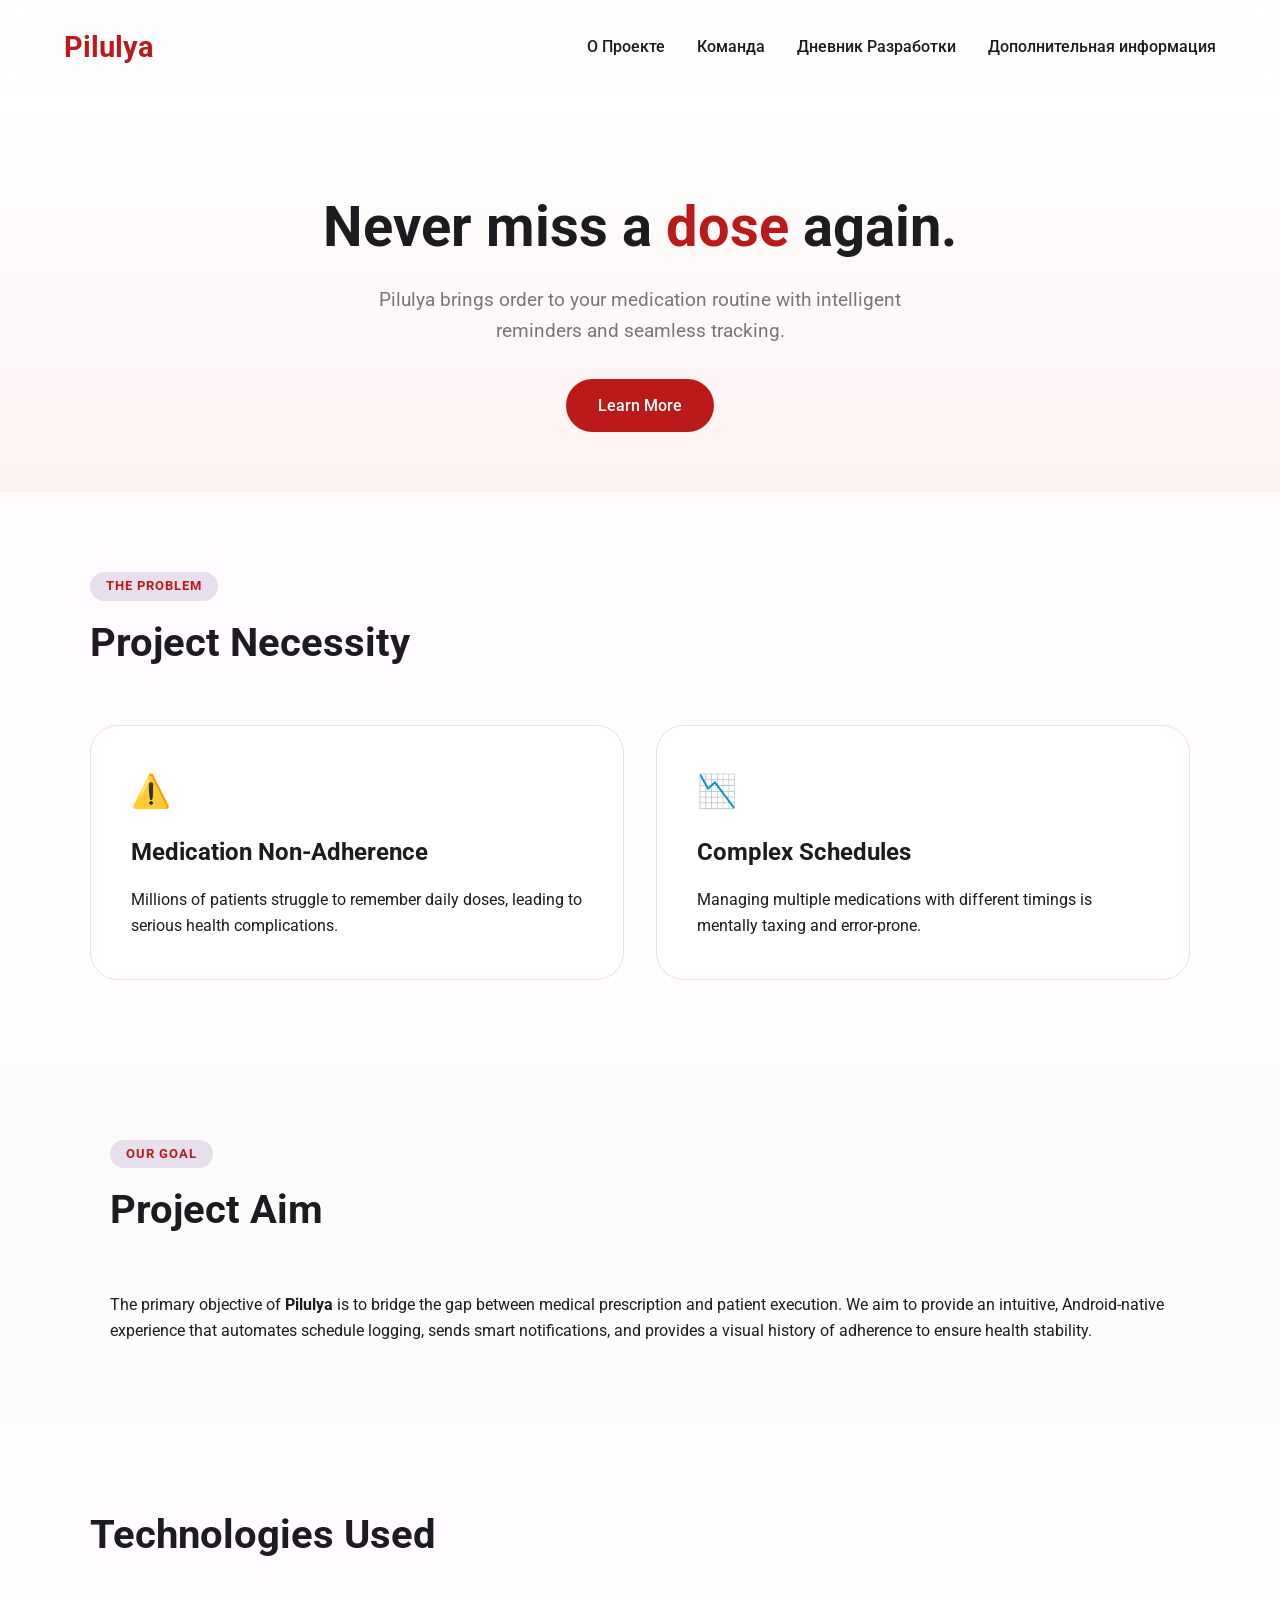
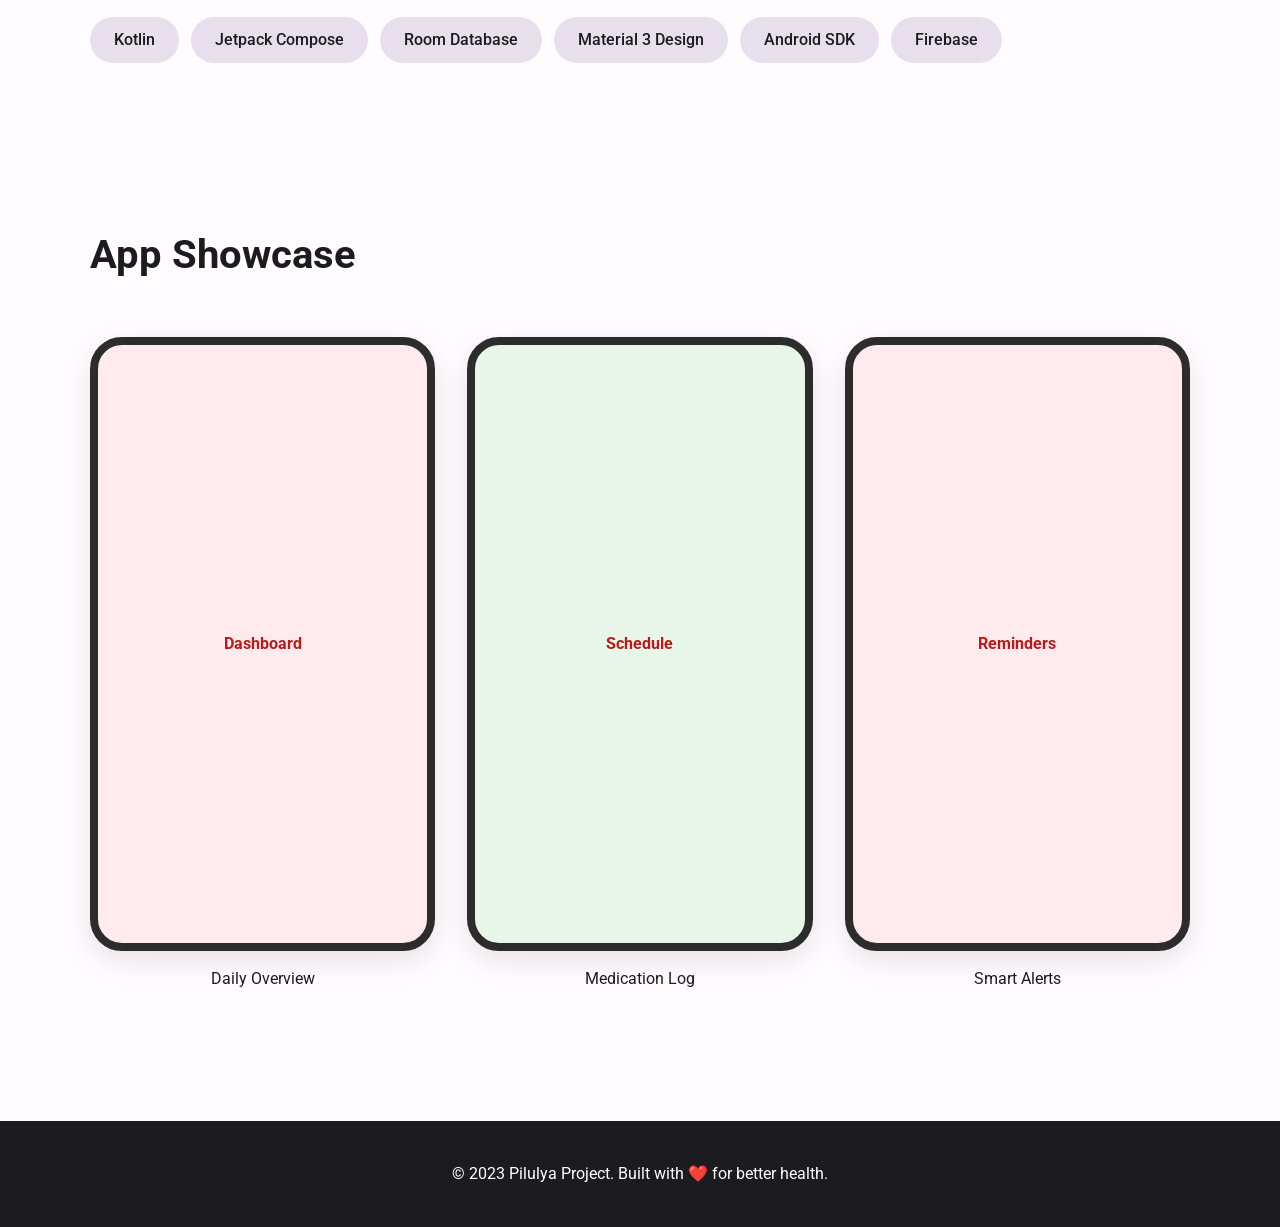
==== site/index.html @ 0bb1e834 "Переместил файлы сайта в папку site" ====
<!DOCTYPE html>
<html lang="en">
<head>
    <meta charset="UTF-8">
    <meta name="viewport" content="width=device-width, initial-scale=1.0">
    <title>Pilulya | Smart Pill Tracking</title>
    <link rel="stylesheet" href="style.css">
    <!-- Google Fonts: Roboto for Material Design -->
    <link href="https://fonts.googleapis.com/css2?family=Roboto:wght@300;400;500;700&display=swap" rel="stylesheet">
</head>
<body>

    <!-- Navigation -->
    <nav class="navbar">
        <div class="logo">Pilulya</div>
        <ul class="nav-links">
            <li><a href="/about.html">О Проекте</a></li>
            <li><a href="/team.html">Команда</a></li>
            <li><a href="/journal.html">Дневник Разработки</a></li>
            <li><a href="/resources.html">Дополнительная информация</a></li>
        </ul>
    </nav>

    <!-- Hero Section -->
    <header class="hero">
        <div class="hero-content">
            <h1>Never miss a <span class="text-red">dose</span> again.</h1>
            <p>Pilulya brings order to your medication routine with intelligent reminders and seamless tracking.</p>
            <a href="#aim" class="btn-primary">Learn More</a>
        </div>
    </header>

    <!-- Project Necessity Section -->
    <section id="necessity" class="container section">
        <div class="section-header">
            <span class="badge">The Problem</span>
            <h2>Project Necessity</h2>
        </div>
        <div class="card-grid">
            <div class="card">
                <div class="icon icon-red">⚠️</div>
                <h3>Medication Non-Adherence</h3>
                <p>Millions of patients struggle to remember daily doses, leading to serious health complications.</p>
            </div>
            <div class="card">
                <div class="icon icon-red">📉</div>
                <h3>Complex Schedules</h3>
                <p>Managing multiple medications with different timings is mentally taxing and error-prone.</p>
            </div>
        </div>
    </section>

    <!-- Project Aim Section -->
    <section id="aim" class="section bg-alt">
        <div class="container">
            <div class="section-header">
                <span class="badge">Our Goal</span>
                <h2>Project Aim</h2>
            </div>
            <div class="aim-content">
                <p>The primary objective of <strong>Pilulya</strong> is to bridge the gap between medical prescription and patient execution. We aim to provide an intuitive, Android-native experience that automates schedule logging, sends smart notifications, and provides a visual history of adherence to ensure health stability.</p>
            </div>
        </div>
    </section>

    <!-- Tech Stack Section -->
    <section id="tech" class="container section">
        <div class="section-header">
            <h2>Technologies Used</h2>
        </div>
        <div class="tech-grid">
            <div class="tech-item">Kotlin</div>
            <div class="tech-item">Jetpack Compose</div>
            <div class="tech-item">Room Database</div>
            <div class="tech-item">Material 3 Design</div>
            <div class="tech-item">Android SDK</div>
            <div class="tech-item">Firebase</div>
        </div>
    </section>

    <!-- Screenshots Section -->
    <section id="screenshots" class="container section">
        <div class="section-header">
            <h2>App Showcase</h2>
        </div>
        <div class="screenshot-slider">
            <!-- Placeholder for your actual app screenshots -->
            <div class="mockup-card">
                <div class="mockup-img" style="background: #ffebee;">Dashboard</div>
                <p>Daily Overview</p>
            </div>
            <div class="mockup-card">
                <div class="mockup-img" style="background: #e8f5e9;">Schedule</div>
                <p>Medication Log</p>
            </div>
            <div class="mockup-card">
                <div class="mockup-img" style="background: #ffebee;">Reminders</div>
                <p>Smart Alerts</p>
            </div>
        </div>
    </section>

    <footer>
        <p>&copy; 2023 Pilulya Project. Built with ❤️ for better health.</p>
    </footer>

</body>
</html>
---- site/style.css ----
/* Material 3 Color Palette & Variables */
:root {
    --md-sys-color-primary: #ba1a1a; /* Deep Red */
    --md-sys-color-on-primary: #ffffff;
    --md-sys-color-secondary: #2e7d32; /* Forest Green */
    --md-sys-color-on-secondary: #ffffff;
    --md-sys-color-surface: #fffbff;
    --md-sys-color-surface-variant: #e7e0ec;
    --md-sys-color-on-surface: #1c1b1f;
    --md-sys-color-outline: #79747e;
    --md-sys-color-error: #ba1a1a;
    --md-sys-color-success: #4caf50;

    --transition: all 0.3s cubic-bezier(0.4, 0, 0.2, 1);
}

* {
    margin: 0;
    padding: 0;
    box-sizing: border-box;

}

html {
    scroll-behavior: smooth;
}

body {
    font-family: 'Roboto', sans-serif;
    background-color: var(--md-sys-color-surface);
    color: var(--md-sys-color-on-surface);
    line-height: 1.6;
}

.container {
    max-width: 1100px;
    margin: 0 auto;
    padding: 0 20px;
}

/* Typography */
h1 { font-size: 3.5rem; line-height: 1.2; margin-bottom: 1.5rem; }
h2 { font-size: 2.5rem; color: var(--md-sys-color-on-surface); }
h3 { font-size: 1.5rem; margin-bottom: 1rem; }
.text-red { color: var(--md-sys-color-primary); }

/* Navbar */
.navbar {
    display: flex;
    justify-content: space-between;
    align-items: center;
    padding: 1.5rem 5%;
    position: sticky;
    top: 0;
    background: rgba(255, 255, 255, 0.8);
    backdrop-filter: blur(10px);
    z-index: 1000;
}

.logo {
    font-size: 1.8rem;
    font-weight: 700;
    color: var(--md-sys-color-primary);
}

.nav-links {
    display: flex;
    list-style: none;
    gap: 2rem;
}

.nav-links a {
    text-decoration: none;
    color: var(--md-sys-color-on-surface);
    font-weight: 500;
    transition: var(--transition);
}

.nav-links a:hover {
    color: var(--md-sys-color-secondary);
}

/* Hero Section */
.hero {
    padding: 100px 5% 60px;
    text-align: center;
    background: linear-gradient(180deg, #fff 0%, #fdf2f2 100%);
}

.hero p {
    font-size: 1.2rem;
    max-width: 600px;
    margin: 0 auto 2rem;
    color: var(--md-sys-color-outline);
}

/* Buttons */
.btn-primary {
    background-color: var(--md-sys-color-primary);
    color: white;
    padding: 14px 32px;
    border-radius: 50px; /* M3 Rounded Pill Shape */
    text-decoration: none;
    font-weight: 500;
    display: inline-block;
    transition: var(--transition);
}

.btn-primary:hover {
    transform: translateY(-2px);
    box-shadow: 0 4px 12px rgba(186, 26, 26, 0.3);
}

/* Section Styles */
.section {
    padding: 80px 0;
}

.bg-alt {
    background-color: #fdfcfc;
}

.section-header {
    margin-bottom: 50px;
}

.badge {
    display: inline-block;
    padding: 4px 16px;
    border-radius: 20px;
    background-color: var(--md-sys-color-surface-variant);
    color: var(--md-sys-color-primary);
    font-size: 0.8rem;
    text-transform: uppercase;
    letter-spacing: 1px;
    font-weight: 700;
    margin-bottom: 10px;
}

/* Cards */
.card-grid {
    display: grid;
    grid-template-columns: repeat(auto-fit, minmax(300px, 1fr));
    gap: 2rem;
}

.card {
    background: white;
    padding: 40px;
    border-radius: 28px; /* M3 Large Corner Radius */
    border: 1px solid var(--md-sys-color-surface-variant);
    transition: var(--transition);
}

.card:hover {
    border-color: var(--md-sys-color-secondary);
    transform: translateY(-5px);
}

.icon {
    font-size: 2rem;
    margin-bottom: 1rem;
}

/* Tech Stack */
.tech-grid {
    display: flex;
    flex-wrap: wrap;
    gap: 12px;
}

.tech-item {
    background: var(--md-sys-color-surface-variant);
    padding: 10px 24px;
    border-radius: 50px;
    font-weight: 500;
    color: var(--md-sys-color-on-surface);
}

/* Screenshot Mockups */
.screenshot-slider {
    display: grid;
    grid-template-columns: repeat(auto-fit, minmax(250px, 1fr));
    gap: 2rem;
}

.mockup-card {
    text-align: center;
}

.mockup-img {
    width: 100%;
    aspect-ratio: 9/16;
    border-radius: 32px;
    margin-bottom: 15px;
    display: flex;
    align-items: center;
    justify-content: center;
    font-weight: bold;
    color: var(--md-sys-color-primary);
    border: 8px solid #2c2c2c; /* Phone Frame Effect */
    box-shadow: 0 10px 30px rgba(0,0,0,0.1);
}

/* Footer */
footer {
    text-align: center;
    padding: 40px;
    background: var(--md-sys-color-on-surface);
    color: white;
    margin-top: 50px;
}

/* Responsive Mobile Adjustments */
@media (max-width: 768px) {
    h1 { font-size: 2.5rem; }
    .nav-links { display: none; } /* For simplicity in this demo */
}

/* --- Additional Styles for About Page --- */

.about-hero {
    padding: 80px 5%;
    text-align: center;
    background: var(--md-sys-color-surface-variant);
}

.about-hero h1 {
    font-size: 3rem;
    margin-bottom: 10px;
}

/* Layout Helpers */
.grid-2 {
    display: grid;
    grid-template-columns: repeat(auto-fit, minmax(450px, 1fr));
    gap: 2rem;
    margin-bottom: 2rem;
}

.full-width {
    grid-column: 1 / -1;
}

/* Comparison Table */
.comparison-table {
    overflow-x: auto;
    margin-top: 20px;
}

table {
    width: 100%;
    border-collapse: collapse;
    margin-top: 1rem;
}

th, td {
    text-align: left;
    padding: 15px;
    border-bottom: 1px solid var(--md-sys-color-surface-variant);
}

th {
    background-color: var(--md-sys-color-surface-variant);
    color: var(--md-sys-color-primary);
}

/* SWOT Analysis */
.swot-grid {
    display: grid;
    grid-template-columns: 1fr 1fr;
    gap: 10px;
    margin-top: 20px;
}

.swot-item {
    padding: 15px;
    border-radius: 12px;
    font-size: 0.9rem;
}
.s { background: #e8f5e9; color: #2e7d32; } /* Green */
.w { background: #ffebee; color: #c62828; } /* Red */
.o { background: #e3f2fd; color: #1565c0; } /* Blue */
.t { background: #fff3e0; color: #ef6c00; } /* Orange */

/* Timeline Styles */
.timeline {
    position: relative;
    padding: 20px 0;
}

.timeline::before {
    content: '';
    position: absolute;
    left: 20px;
    height: 100%;
    width: 4px;
    background: var(--md-sys-color-surface-variant);
}

.timeline-item {
    margin-left: 50px;
    margin-bottom: 40px;
    position: relative;
}

.timeline-item::before {
    content: '';
    position: absolute;
    left: -38px;
    top: 10px;
    width: 20px;
    height: 20px;
    border-radius: 50%;
    background: var(--md-sys-color-primary);
    border: 4px solid white;
}

/* Image Placeholders */
.image-placeholder {
    width: 100%;
    height: 250px;
    background: #f0f0f0;
    border: 2px dashed var(--md-sys-color-outline);
    border-radius: 20px;
    display: flex;
    align-items: center;
    justify-content: center;
    margin-top: 15px;
    color: var(--md-sys-color-outline);
    font-weight: 500;
}

/* Economic Section */
.cost-list {
    list-style: none;
}

.cost-list li {
    display: flex;
    justify-content: space-between;
    padding: 10px 0;
    border-bottom: 1px solid var(--md-sys-color-surface-variant);
}

.progress-bar {
    background: var(--md-sys-color-surface-variant);
    height: 25px;
    border-radius: 50px;
    margin-top: 20px;
    overflow: hidden;
}

.progress-fill {
    background: var(--md-sys-color-secondary);
    height: 100%;
    display: flex;
    align-items: center;
    padding-left: 15px;
    color: white;
    font-size: 0.8rem;
    font-weight: bold;
}

/* Responsive Fixes */
@media (max-width: 600px) {
    .grid-2 { grid-template-columns: 1fr; }
}

/* --- Team Page Specific Styles --- */

.team-grid {
    display: grid;
    grid-template-columns: repeat(auto-fit, minmax(300px, 1fr));
    gap: 2.5rem;
    justify-content: center;
}

.team-card {
    background: white;
    border-radius: 32px; /* M3 Large Radius */
    padding: 40px 20px;
    text-align: center;
    border: 1px solid var(--md-sys-color-surface-variant);
    transition: var-transition;
}

.team-card:hover {
    transform: translateY(-10px);
    box-shadow: 0 12px 24px rgba(0,0,0,0.05);
}

.member-avatar {
    width: 100px;
    height: 100px;
    margin: 0 auto 20px;
    border-radius: 50%;
    display: flex;
    align-items: center;
    justify-content: center;
    font-weight: 700;
    font-size: 1.5rem;
    color: white;
}

.member-info h3 {
    margin-bottom: 5px;
    font-size: 1.4rem;
}

.member-info p {
    font-size: 0.95rem;
    color: var(--md-sys-color-outline);
    margin-bottom: 20px;
    min-height: 45px; /* Keeps cards aligned */
}

/* Role Badges */
.role-badge {
    display: inline-block;
    padding: 6px 16px;
    border-radius: 50px;
    font-size: 0.75rem;
    text-transform: uppercase;
    font-weight: 700;
    letter-spacing: 0.5px;
    margin-bottom: 15px;
}

/* Role Specific Colors */
.role-lead { background: #ffebee; color: var(--md-sys-color-primary); }
.role-tech { background: #e8f5e9; color: var(--md-sys-color-secondary); }
.role-design { background: #f3e5f5; color: #7b1fa2; }
.role-finance { background: #fff8e1; color: #ff8f00; }

.social-links {
    font-size: 0.85rem;
}

.social-links a {
    text-decoration: none;
    color: var(--md-sys-color-primary);
    font-weight: 500;
}

.active {
    border-bottom: 2px solid var(--md-sys-color-primary);
}

/* --- Journal Page Specific Styles --- */

.journal-feed {
    display: flex;
    flex-direction: column;
    gap: 2rem;
    max-width: 800px; /* Keeps the reading line comfortable for eyes */
    margin: 0 auto;
}

.journal-post {
    background: white;
    border-radius: 28px;
    padding: 40px;
    border: 1px solid var(--md-sys-color-surface-variant);
    display: flex;
    flex-direction: column;
    gap: 15px;
    transition: var(--transition);
}

.journal-post:hover {
    border-color: var(--md-sys-color-secondary);
    box-shadow: 0 8px 24px rgba(0,0,0,0.05);
}

.post-date {
    font-size: 0.85rem;
    font-weight: 700;
    color: var(--md-sys-color-outline);
    text-transform: uppercase;
    letter-spacing: 1px;
}

.post-content h2 {
    font-size: 1.8rem;
    margin-bottom: 15px;
    line-height: 1.3;
}

.post-content p {
    color: var(--md-sys-color-on-surface);
    font-size: 1.1rem;
    margin-bottom: 20px;
}

/* Tags/Badges for Posts */
.tag {
    display: inline-block;
    padding: 4px 12px;
    border-radius: 8px;
    font-size: 0.75rem;
    font-weight: 700;
    text-transform: uppercase;
    margin-bottom: 10px;
}

.tag-design { background: #f3e5f5; color: #7b1fa2; }
.tag-tech { background: #e8f5e9; color: #2e7d32; }
.tag-launch { background: #ffebee; color: #c62828; }

/* Text Button Style */
.btn-text {
    text-decoration: none;
    color: var(--md-sys-color-primary);
    font-weight: 700;
    font-size: 1rem;
}

.btn-text:hover {
    text-decoration: underline;
}

/* Active Link in Nav */
.nav-links a.active {
    color: var(--md-sys-color-primary);
    border-bottom: 2px solid var(--md-sys-color-primary);
}

/* --- Resources Page Specific Styles --- */

/* Diagram Placeholder Styling */
/* Diagram Placeholder Styling */
.diagram-placeholder {
    width: 100%;
    aspect-ratio: 16/9; /* Maintains a cinematic widescreen shape */
    background: var(--md-sys-color-surface-variant);
    border: 2px dashed var(--md-sys-color-outline);
    border-radius: 24px;
    margin: 30px 0;
    display: flex;
    flex-direction: column;
    align-items: center;
    justify-content: center;
    text-align: center;
    padding: 20px;
}

.icon-box {
    font-size: 3rem; /* Large emoji/icon size */
    margin-bottom: 10px;
}


.stats-row {
    display: grid;
    grid-template-columns: repeat(auto-fit, minmax(150px, 1fr));
    gap: 20px;
    margin-top: 30px;
    padding-top: 30px;
    border-top: 1px solid var(--md-sys-color-surface-variant);
}

.stat-item {
    text-align: center;
}

.stat-item strong {
    font-size: 1.5rem;
    color: var(--md-sys-color-primary);
}

/* Resource Link List */
.resource-links-section {
    margin-top: 60px;
}

.link-list {
    display: flex;
    flex-direction: column;
    gap: 15px;
}

.resource-link {
    display: flex;
    align-items: center;
    padding: 25px;
    background: white;
    text-decoration: none;
    border-radius: 24px;
    border: 1px solid var(--md-sys-color-surface-variant);
    transition: var(--transition);
}

.resource-link:hover {
    border-color: var(--md-sys-color-secondary);
    transform: translateX(10px);
    background-color: #f9fff9; /* Very subtle green tint */
}

.link-icon {
    font-size: 1.5rem;
    margin-right: 20px;
}

.link-text {
    flex-grow: 1;
}

.link-text h3 {
    font-size: 1.2rem;
    color: var(--md-sys-color-on-surface);
    margin-bottom: 5px;
}

.link-text p {
    font-size: 0.9rem;
    color: var(--md-sys-color-outline);
    margin: 0;
}

.arrow {
    font-size: 1.2rem;
    color: var(--md-sys-color-secondary);
    opacity: 0;
    transition: var(--transition);
}

.resource-link:hover .arrow {
    opacity: 1;
}

@media (max-width: 768px) {
    .resource-link {
        flex-direction: column;
        align-items: flex-start;
    }
    .arrow {
        display: none; /* Hide arrow on mobile to save space */
    }
    .link-icon {
        margin-bottom: 15px;
    }
}
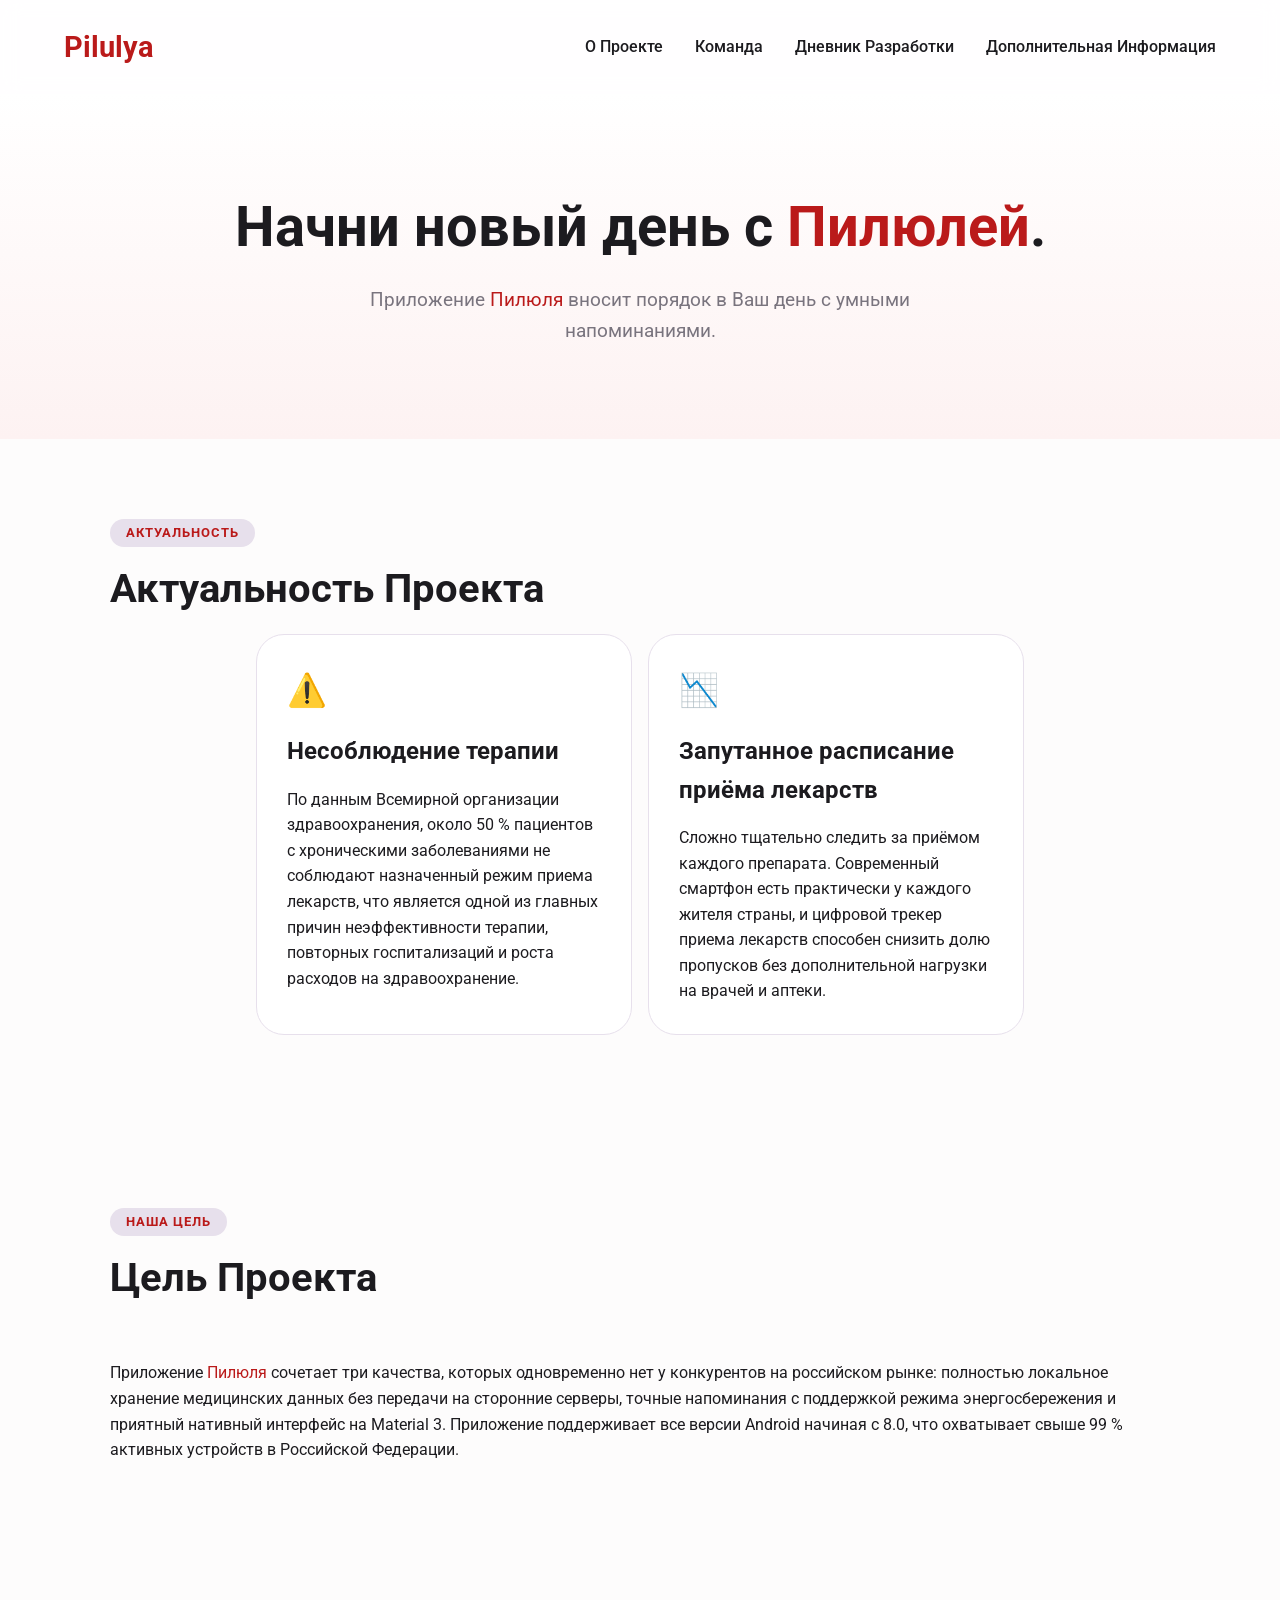
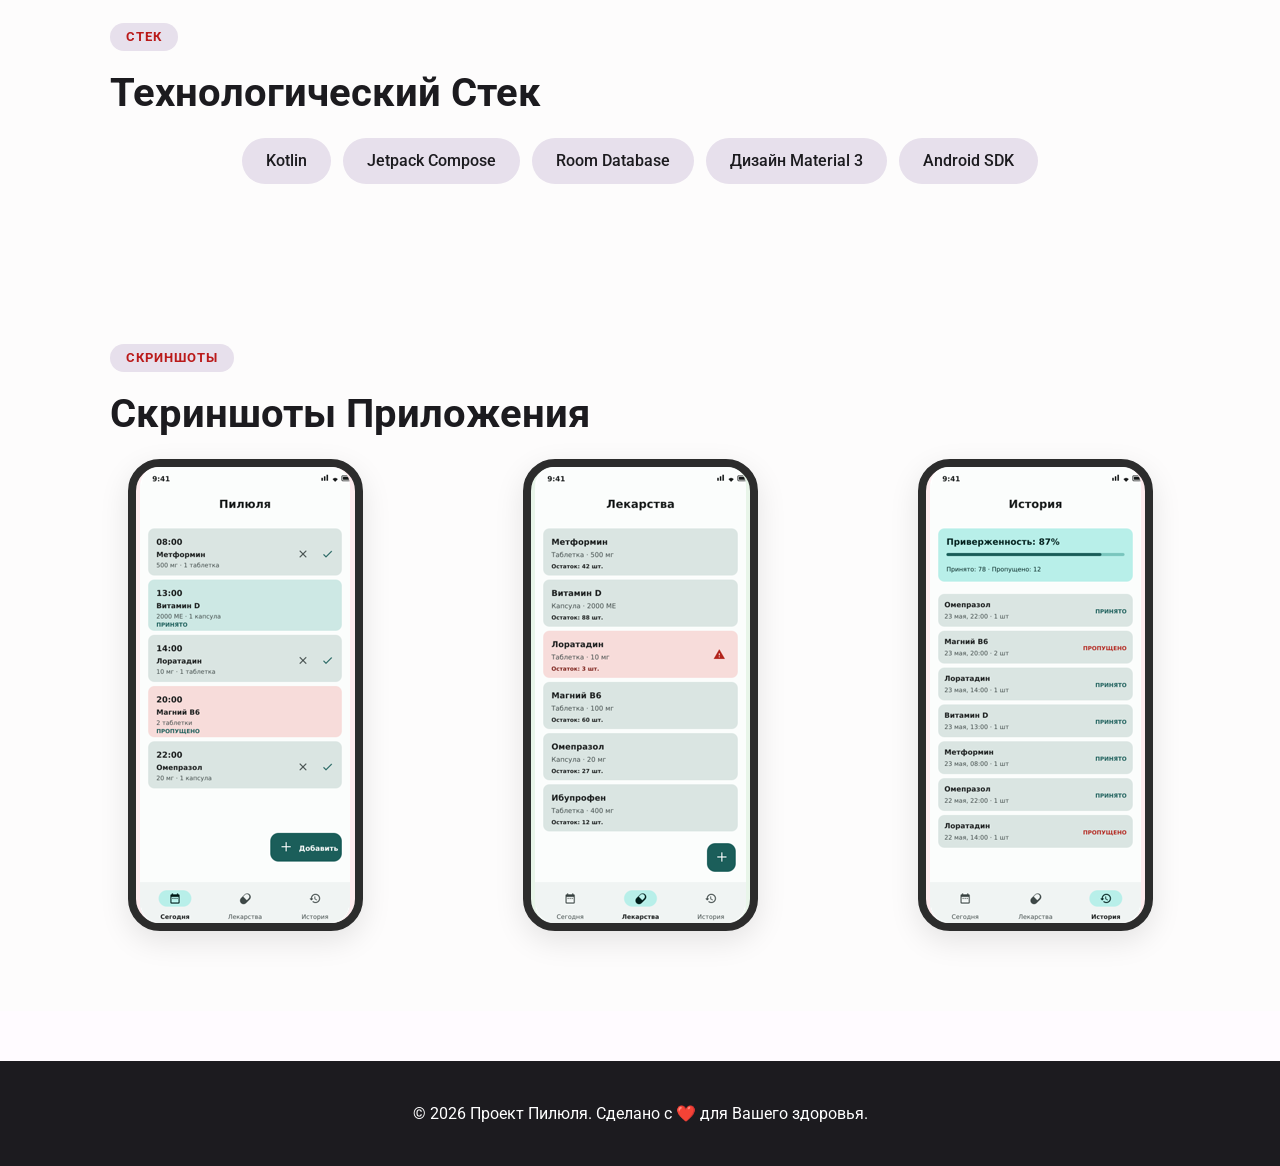
==== commit b6ae989c: "поправил css и наполнение лендинга" ====
--- a/site/index.html
+++ b/site/index.html
@@ -3,105 +3,93 @@
 <head>
     <meta charset="UTF-8">
     <meta name="viewport" content="width=device-width, initial-scale=1.0">
-    <title>Pilulya | Smart Pill Tracking</title>
-    <link rel="stylesheet" href="style.css">
-    <!-- Google Fonts: Roboto for Material Design -->
+    <title>Pilulya | Pill Tracking App</title>
+    <link rel="stylesheet" href="style.css">    
     <link href="https://fonts.googleapis.com/css2?family=Roboto:wght@300;400;500;700&display=swap" rel="stylesheet">
 </head>
 <body>
-
-    <!-- Navigation -->
     <nav class="navbar">
         <div class="logo">Pilulya</div>
         <ul class="nav-links">
             <li><a href="/about.html">О Проекте</a></li>
             <li><a href="/team.html">Команда</a></li>
             <li><a href="/journal.html">Дневник Разработки</a></li>
-            <li><a href="/resources.html">Дополнительная информация</a></li>
+            <li><a href="/resources.html">Дополнительная Информация</a></li>
         </ul>
     </nav>
 
-    <!-- Hero Section -->
     <header class="hero">
         <div class="hero-content">
-            <h1>Never miss a <span class="text-red">dose</span> again.</h1>
-            <p>Pilulya brings order to your medication routine with intelligent reminders and seamless tracking.</p>
-            <a href="#aim" class="btn-primary">Learn More</a>
+            <h1>Начни новый день с <span class="text-red">Пилюлей</span>.</h1>
+            <p>Приложение <span class="text-red">Пилюля</span> вносит порядок в Ваш день с умными напоминаниями.</p>            
         </div>
     </header>
 
-    <!-- Project Necessity Section -->
-    <section id="necessity" class="container section">
-        <div class="section-header">
-            <span class="badge">The Problem</span>
-            <h2>Project Necessity</h2>
+    <section id="necessity" class="section bg-alt">
+        <div class="container">
+            <span class="badge">Актуальность</span>
+            <h2>Актуальность Проекта</h2>
         </div>
         <div class="card-grid">
             <div class="card">
                 <div class="icon icon-red">⚠️</div>
-                <h3>Medication Non-Adherence</h3>
-                <p>Millions of patients struggle to remember daily doses, leading to serious health complications.</p>
+                <h3>Несоблюдение терапии</h3>
+                <p>По данным Всемирной организации здравоохранения, около 50 % пациентов с хроническими заболеваниями не соблюдают назначенный режим приема лекарств, что является одной из главных причин неэффективности терапии, повторных госпитализаций и роста расходов на здравоохранение. </p>
             </div>
             <div class="card">
                 <div class="icon icon-red">📉</div>
-                <h3>Complex Schedules</h3>
-                <p>Managing multiple medications with different timings is mentally taxing and error-prone.</p>
+                <h3>Запутанное расписание приёма лекарств</h3>
+                <p>Сложно тщательно следить за приёмом каждого препарата. Современный смартфон есть практически у каждого жителя страны, и цифровой трекер приема лекарств способен снизить долю пропусков без дополнительной нагрузки на врачей и аптеки.</p>
             </div>
         </div>
     </section>
 
-    <!-- Project Aim Section -->
     <section id="aim" class="section bg-alt">
         <div class="container">
             <div class="section-header">
-                <span class="badge">Our Goal</span>
-                <h2>Project Aim</h2>
+                <span class="badge">Наша Цель</span>
+                <h2>Цель Проекта</h2>
             </div>
             <div class="aim-content">
-                <p>The primary objective of <strong>Pilulya</strong> is to bridge the gap between medical prescription and patient execution. We aim to provide an intuitive, Android-native experience that automates schedule logging, sends smart notifications, and provides a visual history of adherence to ensure health stability.</p>
+                <p>Приложение <span class="text-red">Пилюля</span> сочетает три качества, которых одновременно нет у конкурентов на российском рынке: полностью локальное хранение медицинских данных без передачи на сторонние серверы, точные напоминания с поддержкой режима энергосбережения и приятный нативный интерфейс на Material 3. Приложение поддерживает все версии Android начиная с 8.0, что охватывает свыше 99 % активных устройств в Российской Федерации.</p>
             </div>
         </div>
     </section>
 
-    <!-- Tech Stack Section -->
-    <section id="tech" class="container section">
-        <div class="section-header">
-            <h2>Technologies Used</h2>
+    <section id="tech" class="section bg-alt">
+        <div class="container">
+            <span class="badge">Стек</span>
+            <h2>Технологический Стек</h2>
         </div>
         <div class="tech-grid">
             <div class="tech-item">Kotlin</div>
             <div class="tech-item">Jetpack Compose</div>
             <div class="tech-item">Room Database</div>
-            <div class="tech-item">Material 3 Design</div>
+            <div class="tech-item">Дизайн Material 3</div>
             <div class="tech-item">Android SDK</div>
-            <div class="tech-item">Firebase</div>
         </div>
     </section>
 
-    <!-- Screenshots Section -->
-    <section id="screenshots" class="container section">
-        <div class="section-header">
-            <h2>App Showcase</h2>
+    <section id="screenshots" class="section bg-alt">
+        <div class="container">
+            <span class="badge">Скриншоты</span>
+            <h2>Скриншоты Приложения</h2>
         </div>
         <div class="screenshot-slider">
-            <!-- Placeholder for your actual app screenshots -->
             <div class="mockup-card">
-                <div class="mockup-img" style="background: #ffebee;">Dashboard</div>
-                <p>Daily Overview</p>
+                <div class="mockup-img" style="background: #ffebee;"><img src="homescreen1.png" alt="homescreen"; loading="lazy"></div>
             </div>
             <div class="mockup-card">
-                <div class="mockup-img" style="background: #e8f5e9;">Schedule</div>
-                <p>Medication Log</p>
+                <div class="mockup-img" style="background: #e8f5e9;"><img src="meds1.png" alt="meds"; loading="lazy"></div>
             </div>
             <div class="mockup-card">
-                <div class="mockup-img" style="background: #ffebee;">Reminders</div>
-                <p>Smart Alerts</p>
+                <div class="mockup-img" style="background: #ffebee;"><img src="history1.png" alt="history"; loading="lazy"></div>
             </div>
         </div>
     </section>
 
     <footer>
-        <p>&copy; 2023 Pilulya Project. Built with ❤️ for better health.</p>
+        <p>&copy; 2026 Проект Пилюля. Сделано с ❤️ для Вашего здоровья.</p>
     </footer>
 
 </body>
--- a/site/style.css
+++ b/site/style.css
@@ -1,8 +1,8 @@
-/* Material 3 Color Palette & Variables */
+
 :root {
-    --md-sys-color-primary: #ba1a1a; /* Deep Red */
+    --md-sys-color-primary: #ba1a1a; 
     --md-sys-color-on-primary: #ffffff;
-    --md-sys-color-secondary: #2e7d32; /* Forest Green */
+    --md-sys-color-secondary: #2e7d32; 
     --md-sys-color-on-secondary: #ffffff;
     --md-sys-color-surface: #fffbff;
     --md-sys-color-surface-variant: #e7e0ec;
@@ -38,13 +38,13 @@
     padding: 0 20px;
 }
 
-/* Typography */
+
 h1 { font-size: 3.5rem; line-height: 1.2; margin-bottom: 1.5rem; }
 h2 { font-size: 2.5rem; color: var(--md-sys-color-on-surface); }
 h3 { font-size: 1.5rem; margin-bottom: 1rem; }
 .text-red { color: var(--md-sys-color-primary); }
 
-/* Navbar */
+
 .navbar {
     display: flex;
     justify-content: space-between;
@@ -80,7 +80,7 @@
     color: var(--md-sys-color-secondary);
 }
 
-/* Hero Section */
+
 .hero {
     padding: 100px 5% 60px;
     text-align: center;
@@ -94,7 +94,7 @@
     color: var(--md-sys-color-outline);
 }
 
-/* Buttons */
+
 .btn-primary {
     background-color: var(--md-sys-color-primary);
     color: white;
@@ -111,7 +111,7 @@
     box-shadow: 0 4px 12px rgba(186, 26, 26, 0.3);
 }
 
-/* Section Styles */
+
 .section {
     padding: 80px 0;
 }
@@ -137,19 +137,22 @@
     margin-bottom: 10px;
 }
 
-/* Cards */
+
 .card-grid {
+    margin: 1% 20%;
+    justify-content: center;
     display: grid;
-    grid-template-columns: repeat(auto-fit, minmax(300px, 1fr));
-    gap: 2rem;
+    grid-template-columns: repeat(auto-fit, minmax(150px, 1fr));
+    gap: 1rem;
 }
 
 .card {
     background: white;
-    padding: 40px;
-    border-radius: 28px; /* M3 Large Corner Radius */
+    padding: 30px;
+    border-radius: 28px; 
     border: 1px solid var(--md-sys-color-surface-variant);
     transition: var(--transition);
+
 }
 
 .card:hover {
@@ -162,11 +165,13 @@
     margin-bottom: 1rem;
 }
 
-/* Tech Stack */
+
 .tech-grid {
+    justify-content: center;
     display: flex;
     flex-wrap: wrap;
     gap: 12px;
+    margin-top: 1%;
 }
 
 .tech-item {
@@ -177,32 +182,36 @@
     color: var(--md-sys-color-on-surface);
 }
 
-/* Screenshot Mockups */
+
 .screenshot-slider {
-    display: grid;
+    margin-top: 1%;
+    justify-content: center;
+    display: flex;
+    flex-wrap: wrap;
     grid-template-columns: repeat(auto-fit, minmax(250px, 1fr));
-    gap: 2rem;
+    gap: 10rem;
 }
 
 .mockup-card {
+    
     text-align: center;
 }
 
 .mockup-img {
-    width: 100%;
-    aspect-ratio: 9/16;
+    
+    width: 235px;
+    aspect-ratio: 9/18;
     border-radius: 32px;
-    margin-bottom: 15px;
     display: flex;
     align-items: center;
     justify-content: center;
     font-weight: bold;
     color: var(--md-sys-color-primary);
-    border: 8px solid #2c2c2c; /* Phone Frame Effect */
+    border: 8px solid #2c2c2c;
     box-shadow: 0 10px 30px rgba(0,0,0,0.1);
 }
 
-/* Footer */
+
 footer {
     text-align: center;
     padding: 40px;
@@ -211,13 +220,13 @@
     margin-top: 50px;
 }
 
-/* Responsive Mobile Adjustments */
+
 @media (max-width: 768px) {
     h1 { font-size: 2.5rem; }
-    .nav-links { display: none; } /* For simplicity in this demo */
-}
-
-/* --- Additional Styles for About Page --- */
+    .nav-links { display: none; } 
+}
+
+
 
 .about-hero {
     padding: 80px 5%;
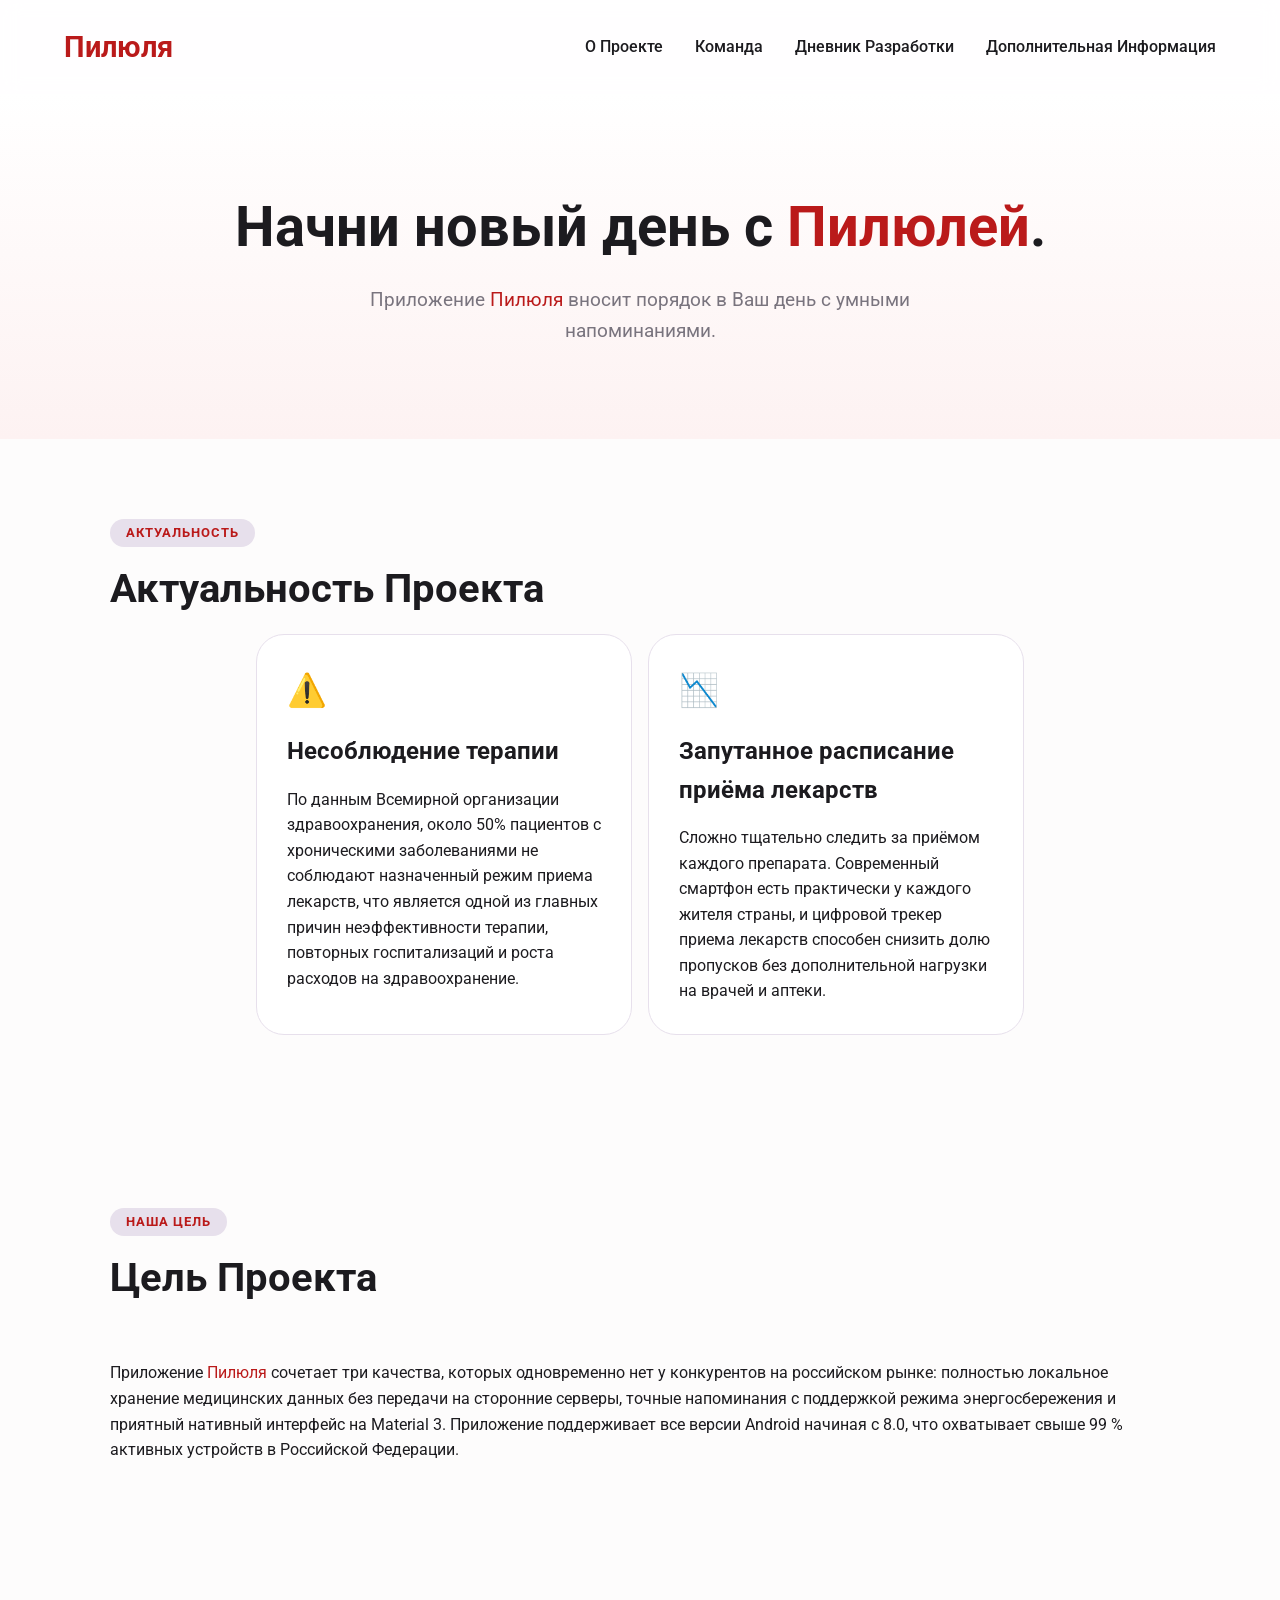
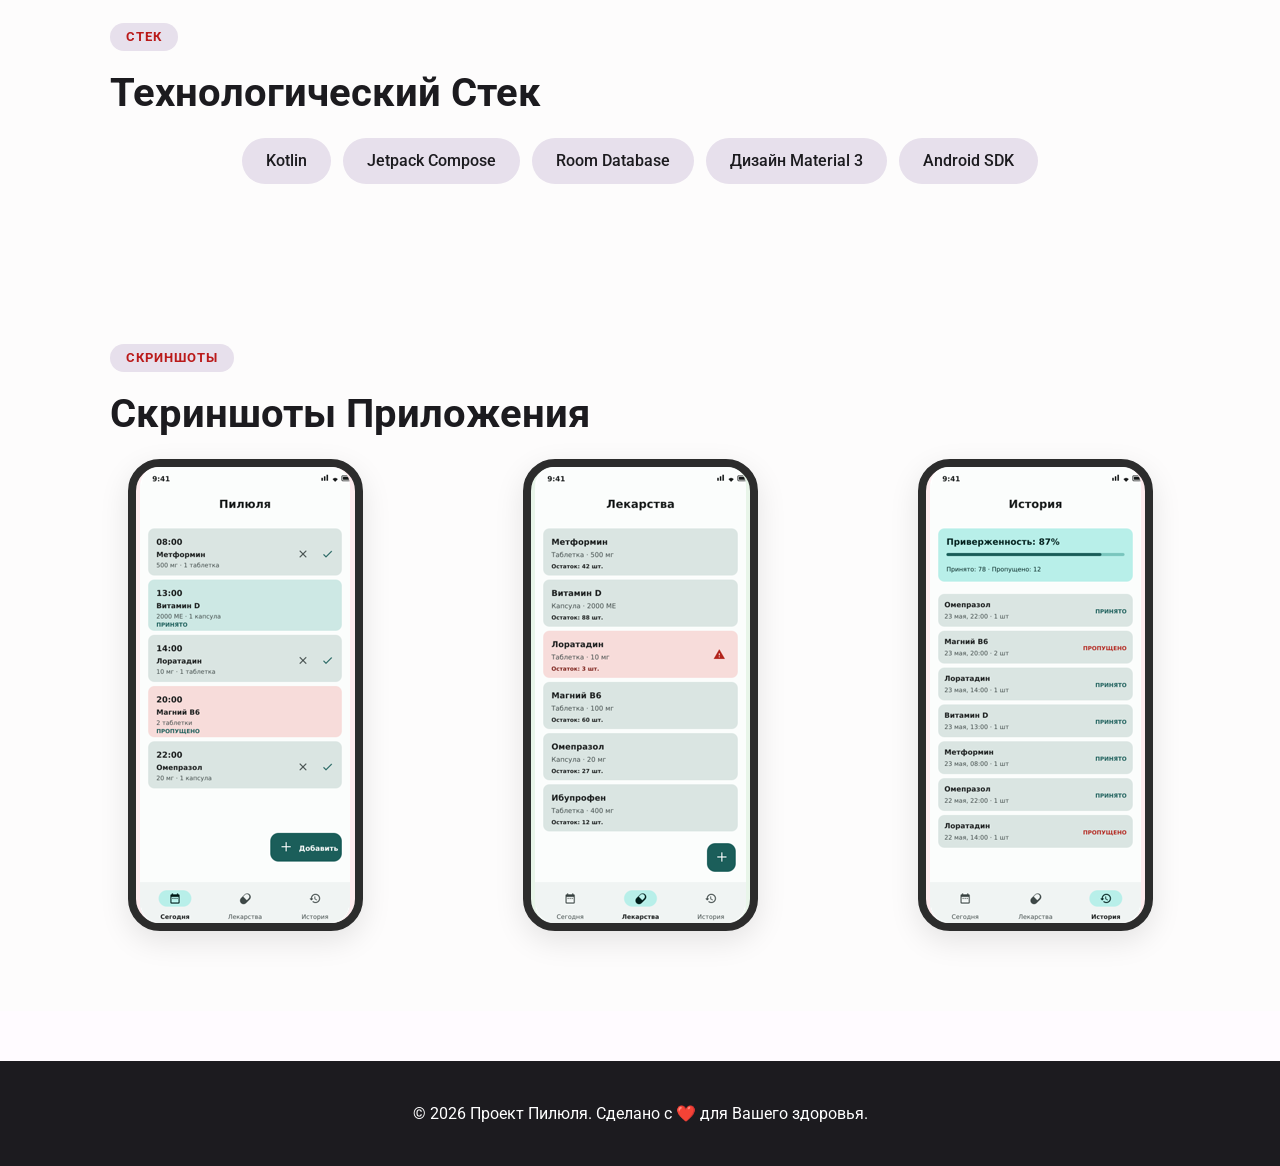
==== commit e5812228: "отредактировал navbar на всех страницах" ====
--- a/site/index.html
+++ b/site/index.html
@@ -4,17 +4,17 @@
     <meta charset="UTF-8">
     <meta name="viewport" content="width=device-width, initial-scale=1.0">
     <title>Pilulya | Pill Tracking App</title>
-    <link rel="stylesheet" href="style.css">    
+    <link rel="stylesheet" href="/site/css/style.css">    
     <link href="https://fonts.googleapis.com/css2?family=Roboto:wght@300;400;500;700&display=swap" rel="stylesheet">
 </head>
 <body>
     <nav class="navbar">
-        <div class="logo">Pilulya</div>
+        <div class="logo">Пилюля</div>
         <ul class="nav-links">
-            <li><a href="/about.html">О Проекте</a></li>
-            <li><a href="/team.html">Команда</a></li>
-            <li><a href="/journal.html">Дневник Разработки</a></li>
-            <li><a href="/resources.html">Дополнительная Информация</a></li>
+            <li><a href="/site/about.html">О Проекте</a></li>
+            <li><a href="/site/team.html">Команда</a></li>
+            <li><a href="/site/journal.html">Дневник Разработки</a></li>
+            <li><a href="/site/resources.html">Дополнительная Информация</a></li>
         </ul>
     </nav>
 
@@ -34,7 +34,7 @@
             <div class="card">
                 <div class="icon icon-red">⚠️</div>
                 <h3>Несоблюдение терапии</h3>
-                <p>По данным Всемирной организации здравоохранения, около 50 % пациентов с хроническими заболеваниями не соблюдают назначенный режим приема лекарств, что является одной из главных причин неэффективности терапии, повторных госпитализаций и роста расходов на здравоохранение. </p>
+                <p>По данным Всемирной организации здравоохранения, около 50% пациентов с хроническими заболеваниями не соблюдают назначенный режим приема лекарств, что является одной из главных причин неэффективности терапии, повторных госпитализаций и роста расходов на здравоохранение. </p>
             </div>
             <div class="card">
                 <div class="icon icon-red">📉</div>
@@ -77,13 +77,13 @@
         </div>
         <div class="screenshot-slider">
             <div class="mockup-card">
-                <div class="mockup-img" style="background: #ffebee;"><img src="homescreen1.png" alt="homescreen"; loading="lazy"></div>
+                <div class="mockup-img" style="background: #ffebee;"><img src="/site/images/homescreen1.png" alt="homescreen"; loading="lazy"></div>
             </div>
             <div class="mockup-card">
-                <div class="mockup-img" style="background: #e8f5e9;"><img src="meds1.png" alt="meds"; loading="lazy"></div>
+                <div class="mockup-img" style="background: #e8f5e9;"><img src="/site/images/meds1.png" alt="meds"; loading="lazy"></div>
             </div>
             <div class="mockup-card">
-                <div class="mockup-img" style="background: #ffebee;"><img src="history1.png" alt="history"; loading="lazy"></div>
+                <div class="mockup-img" style="background: #ffebee;"><img src="/site/images/history1.png" alt="history"; loading="lazy"></div>
             </div>
         </div>
     </section>
--- a/site/css/style.css
+++ b/site/css/style.css
@@ -0,0 +1,652 @@
+
+:root {
+    --md-sys-color-primary: #ba1a1a; 
+    --md-sys-color-on-primary: #ffffff;
+    --md-sys-color-secondary: #2e7d32; 
+    --md-sys-color-on-secondary: #ffffff;
+    --md-sys-color-surface: #fffbff;
+    --md-sys-color-surface-variant: #e7e0ec;
+    --md-sys-color-on-surface: #1c1b1f;
+    --md-sys-color-outline: #79747e;
+    --md-sys-color-error: #ba1a1a;
+    --md-sys-color-success: #4caf50;
+
+    --transition: all 0.3s cubic-bezier(0.4, 0, 0.2, 1);
+}
+
+* {
+    margin: 0;
+    padding: 0;
+    box-sizing: border-box;
+
+}
+
+html {
+    scroll-behavior: smooth;
+}
+
+body {
+    font-family: 'Roboto', sans-serif;
+    background-color: var(--md-sys-color-surface);
+    color: var(--md-sys-color-on-surface);
+    line-height: 1.6;
+}
+
+.container {
+    max-width: 1100px;
+    margin: 0 auto;
+    padding: 0 20px;
+}
+
+
+h1 { font-size: 3.5rem; line-height: 1.2; margin-bottom: 1.5rem; }
+h2 { font-size: 2.5rem; color: var(--md-sys-color-on-surface); }
+h3 { font-size: 1.5rem; margin-bottom: 1rem; }
+.text-red { color: var(--md-sys-color-primary); }
+
+
+.navbar {
+    display: flex;
+    justify-content: space-between;
+    align-items: center;
+    padding: 1.5rem 5%;
+    position: sticky;
+    top: 0;
+    background: rgba(255, 255, 255, 0.8);
+    backdrop-filter: blur(10px);
+    z-index: 1000;
+}
+
+.logo {
+    font-size: 1.8rem;
+    font-weight: 700;
+    color: var(--md-sys-color-primary);
+}
+
+.nav-links {
+    display: flex;
+    list-style: none;
+    gap: 2rem;
+}
+
+.nav-links a {
+    text-decoration: none;
+    color: var(--md-sys-color-on-surface);
+    font-weight: 500;
+    transition: var(--transition);
+}
+
+.nav-links a:hover {
+    color: var(--md-sys-color-secondary);
+}
+
+
+.hero {
+    padding: 100px 5% 60px;
+    text-align: center;
+    background: linear-gradient(180deg, #fff 0%, #fdf2f2 100%);
+}
+
+.hero p {
+    font-size: 1.2rem;
+    max-width: 600px;
+    margin: 0 auto 2rem;
+    color: var(--md-sys-color-outline);
+}
+
+
+.btn-primary {
+    background-color: var(--md-sys-color-primary);
+    color: white;
+    padding: 14px 32px;
+    border-radius: 50px; /* M3 Rounded Pill Shape */
+    text-decoration: none;
+    font-weight: 500;
+    display: inline-block;
+    transition: var(--transition);
+}
+
+.btn-primary:hover {
+    transform: translateY(-2px);
+    box-shadow: 0 4px 12px rgba(186, 26, 26, 0.3);
+}
+
+
+.section {
+    padding: 80px 0;
+}
+
+.bg-alt {
+    background-color: #fdfcfc;
+}
+
+.section-header {
+    margin-bottom: 50px;
+}
+
+.badge {
+    display: inline-block;
+    padding: 4px 16px;
+    border-radius: 20px;
+    background-color: var(--md-sys-color-surface-variant);
+    color: var(--md-sys-color-primary);
+    font-size: 0.8rem;
+    text-transform: uppercase;
+    letter-spacing: 1px;
+    font-weight: 700;
+    margin-bottom: 10px;
+}
+
+
+.card-grid {
+    margin: 1% 20%;
+    justify-content: center;
+    display: grid;
+    grid-template-columns: repeat(auto-fit, minmax(150px, 1fr));
+    gap: 1rem;
+}
+
+.card {
+    background: white;
+    padding: 30px;
+    border-radius: 28px; 
+    border: 1px solid var(--md-sys-color-surface-variant);
+    transition: var(--transition);
+
+}
+
+.card:hover {
+    border-color: var(--md-sys-color-secondary);
+    transform: translateY(-5px);
+}
+
+.icon {
+    font-size: 2rem;
+    margin-bottom: 1rem;
+}
+
+
+.tech-grid {
+    justify-content: center;
+    display: flex;
+    flex-wrap: wrap;
+    gap: 12px;
+    margin-top: 1%;
+}
+
+.tech-item {
+    background: var(--md-sys-color-surface-variant);
+    padding: 10px 24px;
+    border-radius: 50px;
+    font-weight: 500;
+    color: var(--md-sys-color-on-surface);
+}
+
+
+.screenshot-slider {
+    margin-top: 1%;
+    justify-content: center;
+    display: flex;
+    flex-wrap: wrap;
+    grid-template-columns: repeat(auto-fit, minmax(250px, 1fr));
+    gap: 10rem;
+}
+
+.mockup-card {
+    
+    text-align: center;
+}
+
+.mockup-img {
+    
+    width: 235px;
+    aspect-ratio: 9/18;
+    border-radius: 32px;
+    display: flex;
+    align-items: center;
+    justify-content: center;
+    font-weight: bold;
+    color: var(--md-sys-color-primary);
+    border: 8px solid #2c2c2c;
+    box-shadow: 0 10px 30px rgba(0,0,0,0.1);
+}
+
+
+footer {
+    text-align: center;
+    padding: 40px;
+    background: var(--md-sys-color-on-surface);
+    color: white;
+    margin-top: 50px;
+}
+
+
+@media (max-width: 768px) {
+    h1 { font-size: 2.5rem; }
+    .nav-links { display: none; } 
+}
+
+
+
+.about-hero {
+    padding: 80px 5%;
+    text-align: center;
+    background: var(--md-sys-color-surface-variant);
+}
+
+.about-hero h1 {
+    font-size: 3rem;
+    margin-bottom: 10px;
+}
+
+/* Layout Helpers */
+.grid-2 {
+    display: grid;
+    grid-template-columns: repeat(auto-fit, minmax(450px, 1fr));
+    gap: 2rem;
+    margin-bottom: 2rem;
+}
+
+.full-width {
+    grid-column: 1 / -1;
+}
+
+/* Comparison Table */
+.comparison-table {
+    overflow-x: auto;
+    margin-top: 20px;
+}
+
+table {
+    width: 100%;
+    border-collapse: collapse;
+    margin-top: 1rem;
+}
+
+th, td {
+    text-align: left;
+    padding: 15px;
+    border-bottom: 1px solid var(--md-sys-color-surface-variant);
+}
+
+th {
+    background-color: var(--md-sys-color-surface-variant);
+    color: var(--md-sys-color-primary);
+}
+
+/* SWOT Analysis */
+.swot-grid {
+    display: grid;
+    grid-template-columns: 1fr 1fr;
+    gap: 10px;
+    margin-top: 20px;
+}
+
+.swot-item {
+    padding: 15px;
+    border-radius: 12px;
+    font-size: 0.9rem;
+}
+.s { background: #e8f5e9; color: #2e7d32; } /* Green */
+.w { background: #ffebee; color: #c62828; } /* Red */
+.o { background: #e3f2fd; color: #1565c0; } /* Blue */
+.t { background: #fff3e0; color: #ef6c00; } /* Orange */
+
+/* Timeline Styles */
+.timeline {
+    position: relative;
+    padding: 20px 0;
+}
+
+.timeline::before {
+    content: '';
+    position: absolute;
+    left: 20px;
+    height: 100%;
+    width: 4px;
+    background: var(--md-sys-color-surface-variant);
+}
+
+.timeline-item {
+    margin-left: 50px;
+    margin-bottom: 40px;
+    position: relative;
+}
+
+.timeline-item::before {
+    content: '';
+    position: absolute;
+    left: -38px;
+    top: 10px;
+    width: 20px;
+    height: 20px;
+    border-radius: 50%;
+    background: var(--md-sys-color-primary);
+    border: 4px solid white;
+}
+
+/* Image Placeholders */
+.image-placeholder {
+    width: 100%;
+    height: 250px;
+    background: #f0f0f0;
+    border: 2px dashed var(--md-sys-color-outline);
+    border-radius: 20px;
+    display: flex;
+    align-items: center;
+    justify-content: center;
+    margin-top: 15px;
+    color: var(--md-sys-color-outline);
+    font-weight: 500;
+}
+
+/* Economic Section */
+.cost-list {
+    list-style: none;
+}
+
+.cost-list li {
+    display: flex;
+    justify-content: space-between;
+    padding: 10px 0;
+    border-bottom: 1px solid var(--md-sys-color-surface-variant);
+}
+
+.progress-bar {
+    background: var(--md-sys-color-surface-variant);
+    height: 25px;
+    border-radius: 50px;
+    margin-top: 20px;
+    overflow: hidden;
+}
+
+.progress-fill {
+    background: var(--md-sys-color-secondary);
+    height: 100%;
+    display: flex;
+    align-items: center;
+    padding-left: 15px;
+    color: white;
+    font-size: 0.8rem;
+    font-weight: bold;
+}
+
+/* Responsive Fixes */
+@media (max-width: 600px) {
+    .grid-2 { grid-template-columns: 1fr; }
+}
+
+/* --- Team Page Specific Styles --- */
+
+.team-grid {
+    display: grid;
+    grid-template-columns: repeat(auto-fit, minmax(300px, 1fr));
+    gap: 2.5rem;
+    justify-content: center;
+}
+
+.team-card {
+    background: white;
+    border-radius: 32px; /* M3 Large Radius */
+    padding: 40px 20px;
+    text-align: center;
+    border: 1px solid var(--md-sys-color-surface-variant);
+    transition: var-transition;
+}
+
+.team-card:hover {
+    transform: translateY(-10px);
+    box-shadow: 0 12px 24px rgba(0,0,0,0.05);
+}
+
+.member-avatar {
+    width: 100px;
+    height: 100px;
+    margin: 0 auto 20px;
+    border-radius: 50%;
+    display: flex;
+    align-items: center;
+    justify-content: center;
+    font-weight: 700;
+    font-size: 1.5rem;
+    color: white;
+}
+
+.member-info h3 {
+    margin-bottom: 5px;
+    font-size: 1.4rem;
+}
+
+.member-info p {
+    font-size: 0.95rem;
+    color: var(--md-sys-color-outline);
+    margin-bottom: 20px;
+    min-height: 45px; /* Keeps cards aligned */
+}
+
+/* Role Badges */
+.role-badge {
+    display: inline-block;
+    padding: 6px 16px;
+    border-radius: 50px;
+    font-size: 0.75rem;
+    text-transform: uppercase;
+    font-weight: 700;
+    letter-spacing: 0.5px;
+    margin-bottom: 15px;
+}
+
+/* Role Specific Colors */
+.role-lead { background: #ffebee; color: var(--md-sys-color-primary); }
+.role-tech { background: #e8f5e9; color: var(--md-sys-color-secondary); }
+.role-design { background: #f3e5f5; color: #7b1fa2; }
+.role-finance { background: #fff8e1; color: #ff8f00; }
+
+.social-links {
+    font-size: 0.85rem;
+}
+
+.social-links a {
+    text-decoration: none;
+    color: var(--md-sys-color-primary);
+    font-weight: 500;
+}
+
+.active {
+    border-bottom: 2px solid var(--md-sys-color-primary);
+}
+
+/* --- Journal Page Specific Styles --- */
+
+.journal-feed {
+    display: flex;
+    flex-direction: column;
+    gap: 2rem;
+    max-width: 800px; /* Keeps the reading line comfortable for eyes */
+    margin: 0 auto;
+}
+
+.journal-post {
+    background: white;
+    border-radius: 28px;
+    padding: 40px;
+    border: 1px solid var(--md-sys-color-surface-variant);
+    display: flex;
+    flex-direction: column;
+    gap: 15px;
+    transition: var(--transition);
+}
+
+.journal-post:hover {
+    border-color: var(--md-sys-color-secondary);
+    box-shadow: 0 8px 24px rgba(0,0,0,0.05);
+}
+
+.post-date {
+    font-size: 0.85rem;
+    font-weight: 700;
+    color: var(--md-sys-color-outline);
+    text-transform: uppercase;
+    letter-spacing: 1px;
+}
+
+.post-content h2 {
+    font-size: 1.8rem;
+    margin-bottom: 15px;
+    line-height: 1.3;
+}
+
+.post-content p {
+    color: var(--md-sys-color-on-surface);
+    font-size: 1.1rem;
+    margin-bottom: 20px;
+}
+
+/* Tags/Badges for Posts */
+.tag {
+    display: inline-block;
+    padding: 4px 12px;
+    border-radius: 8px;
+    font-size: 0.75rem;
+    font-weight: 700;
+    text-transform: uppercase;
+    margin-bottom: 10px;
+}
+
+.tag-design { background: #f3e5f5; color: #7b1fa2; }
+.tag-tech { background: #e8f5e9; color: #2e7d32; }
+.tag-launch { background: #ffebee; color: #c62828; }
+
+/* Text Button Style */
+.btn-text {
+    text-decoration: none;
+    color: var(--md-sys-color-primary);
+    font-weight: 700;
+    font-size: 1rem;
+}
+
+.btn-text:hover {
+    text-decoration: underline;
+}
+
+/* Active Link in Nav */
+.nav-links a.active {
+    color: var(--md-sys-color-primary);
+    border-bottom: 2px solid var(--md-sys-color-primary);
+}
+
+/* --- Resources Page Specific Styles --- */
+
+/* Diagram Placeholder Styling */
+/* Diagram Placeholder Styling */
+.diagram-placeholder {
+    width: 100%;
+    aspect-ratio: 16/9; /* Maintains a cinematic widescreen shape */
+    background: var(--md-sys-color-surface-variant);
+    border: 2px dashed var(--md-sys-color-outline);
+    border-radius: 24px;
+    margin: 30px 0;
+    display: flex;
+    flex-direction: column;
+    align-items: center;
+    justify-content: center;
+    text-align: center;
+    padding: 20px;
+}
+
+.icon-box {
+    font-size: 3rem; /* Large emoji/icon size */
+    margin-bottom: 10px;
+}
+
+
+.stats-row {
+    display: grid;
+    grid-template-columns: repeat(auto-fit, minmax(150px, 1fr));
+    gap: 20px;
+    margin-top: 30px;
+    padding-top: 30px;
+    border-top: 1px solid var(--md-sys-color-surface-variant);
+}
+
+.stat-item {
+    text-align: center;
+}
+
+.stat-item strong {
+    font-size: 1.5rem;
+    color: var(--md-sys-color-primary);
+}
+
+/* Resource Link List */
+.resource-links-section {
+    margin-top: 60px;
+}
+
+.link-list {
+    display: flex;
+    flex-direction: column;
+    gap: 15px;
+}
+
+.resource-link {
+    display: flex;
+    align-items: center;
+    padding: 25px;
+    background: white;
+    text-decoration: none;
+    border-radius: 24px;
+    border: 1px solid var(--md-sys-color-surface-variant);
+    transition: var(--transition);
+}
+
+.resource-link:hover {
+    border-color: var(--md-sys-color-secondary);
+    transform: translateX(10px);
+    background-color: #f9fff9; /* Very subtle green tint */
+}
+
+.link-icon {
+    font-size: 1.5rem;
+    margin-right: 20px;
+}
+
+.link-text {
+    flex-grow: 1;
+}
+
+.link-text h3 {
+    font-size: 1.2rem;
+    color: var(--md-sys-color-on-surface);
+    margin-bottom: 5px;
+}
+
+.link-text p {
+    font-size: 0.9rem;
+    color: var(--md-sys-color-outline);
+    margin: 0;
+}
+
+.arrow {
+    font-size: 1.2rem;
+    color: var(--md-sys-color-secondary);
+    opacity: 0;
+    transition: var(--transition);
+}
+
+.resource-link:hover .arrow {
+    opacity: 1;
+}
+
+@media (max-width: 768px) {
+    .resource-link {
+        flex-direction: column;
+        align-items: flex-start;
+    }
+    .arrow {
+        display: none; /* Hide arrow on mobile to save space */
+    }
+    .link-icon {
+        margin-bottom: 15px;
+    }
+}
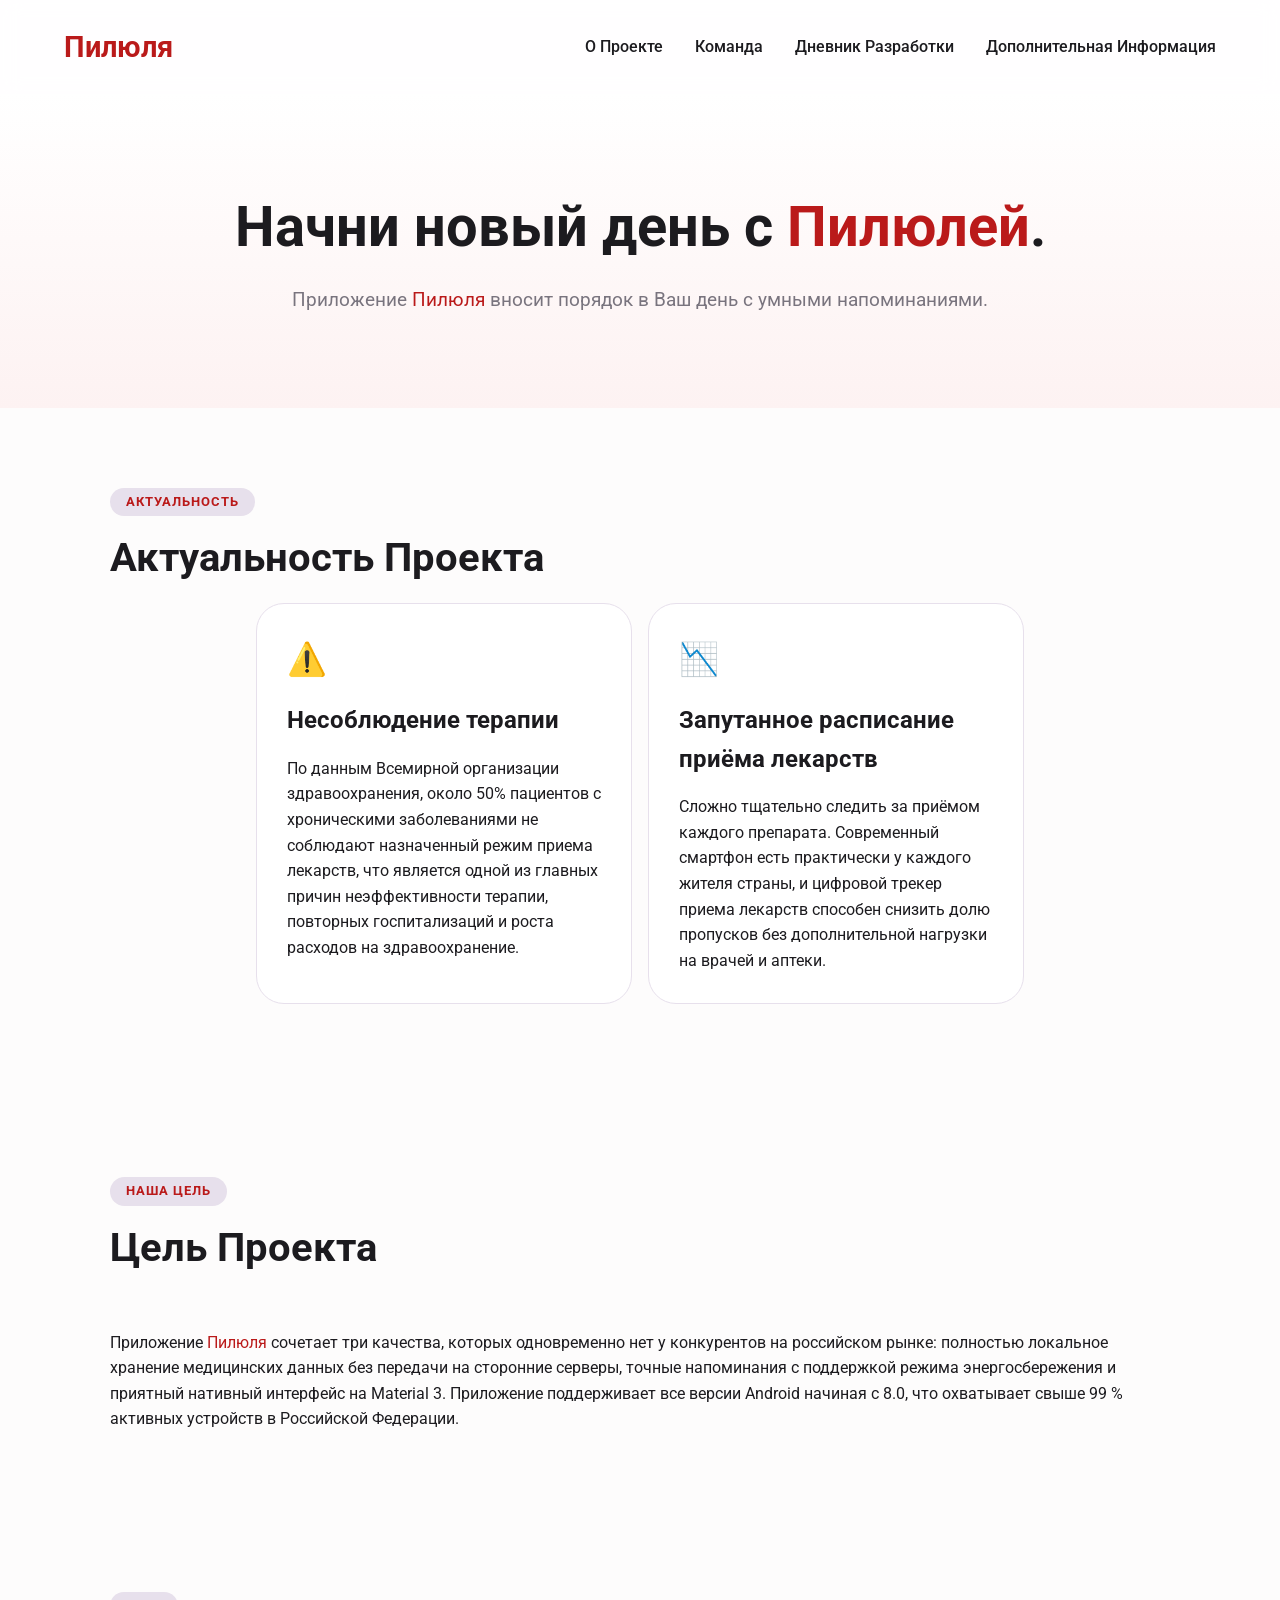
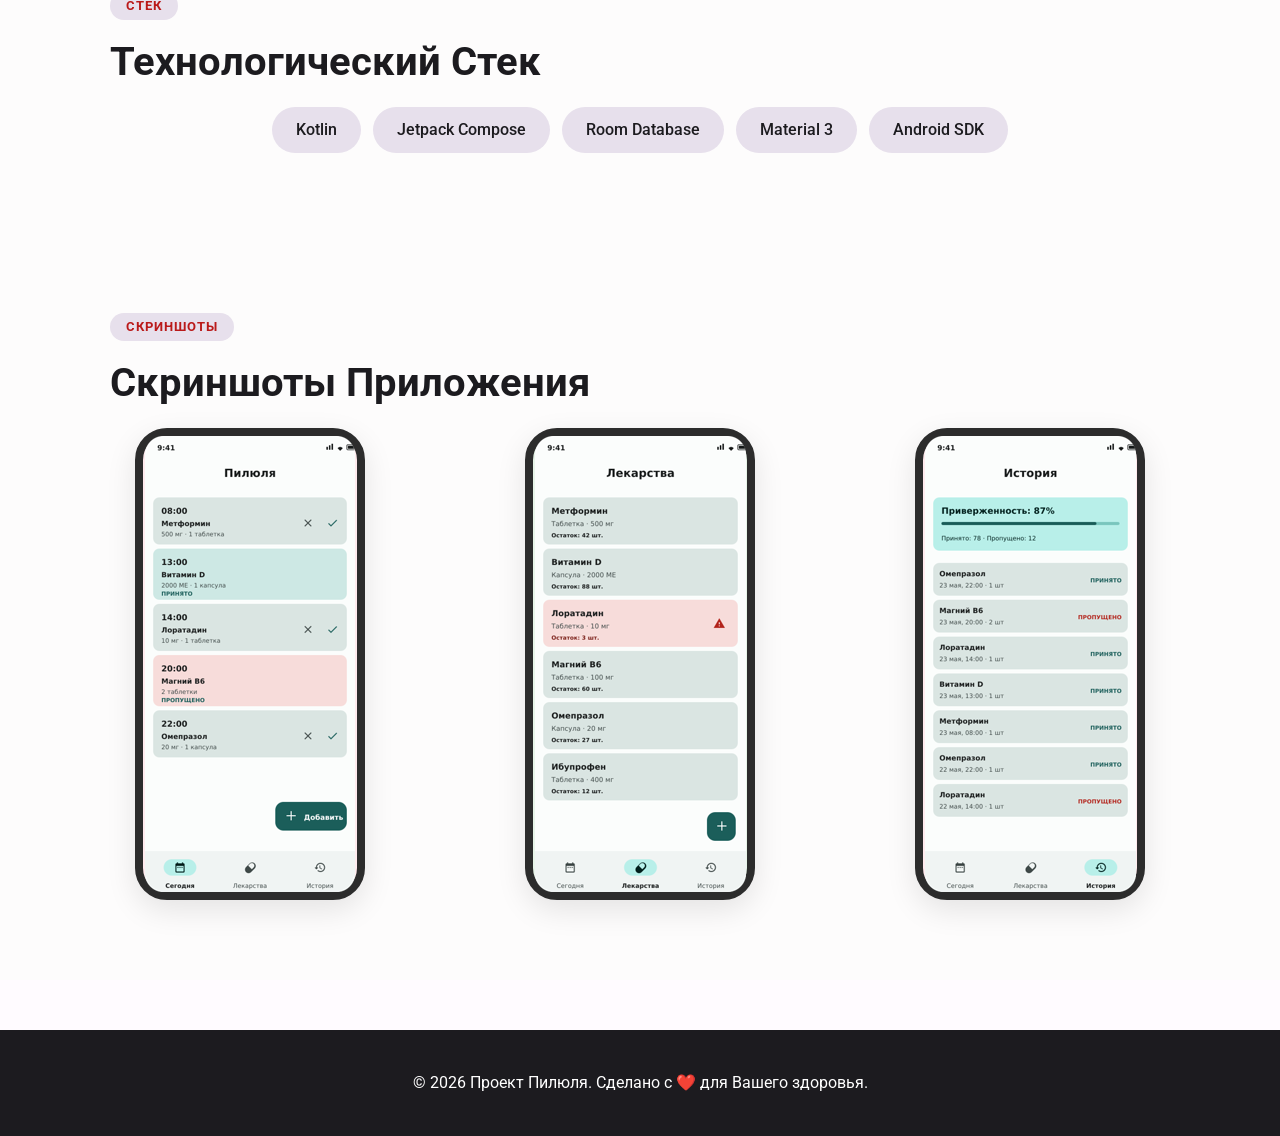
==== commit 911b7240: "сделал hero одинаковым на всех страницах" ====
--- a/site/index.html
+++ b/site/index.html
@@ -1,5 +1,5 @@
 <!DOCTYPE html>
-<html lang="en">
+<html lang="ru">
 <head>
     <meta charset="UTF-8">
     <meta name="viewport" content="width=device-width, initial-scale=1.0">
@@ -65,7 +65,7 @@
             <div class="tech-item">Kotlin</div>
             <div class="tech-item">Jetpack Compose</div>
             <div class="tech-item">Room Database</div>
-            <div class="tech-item">Дизайн Material 3</div>
+            <div class="tech-item">Material 3</div>
             <div class="tech-item">Android SDK</div>
         </div>
     </section>
--- a/site/css/style.css
+++ b/site/css/style.css
@@ -89,7 +89,7 @@
 
 .hero p {
     font-size: 1.2rem;
-    max-width: 600px;
+    max-width: 800px;
     margin: 0 auto 2rem;
     color: var(--md-sys-color-outline);
 }
@@ -199,7 +199,7 @@
 
 .mockup-img {
     
-    width: 235px;
+    width: 230px;
     aspect-ratio: 9/18;
     border-radius: 32px;
     display: flex;
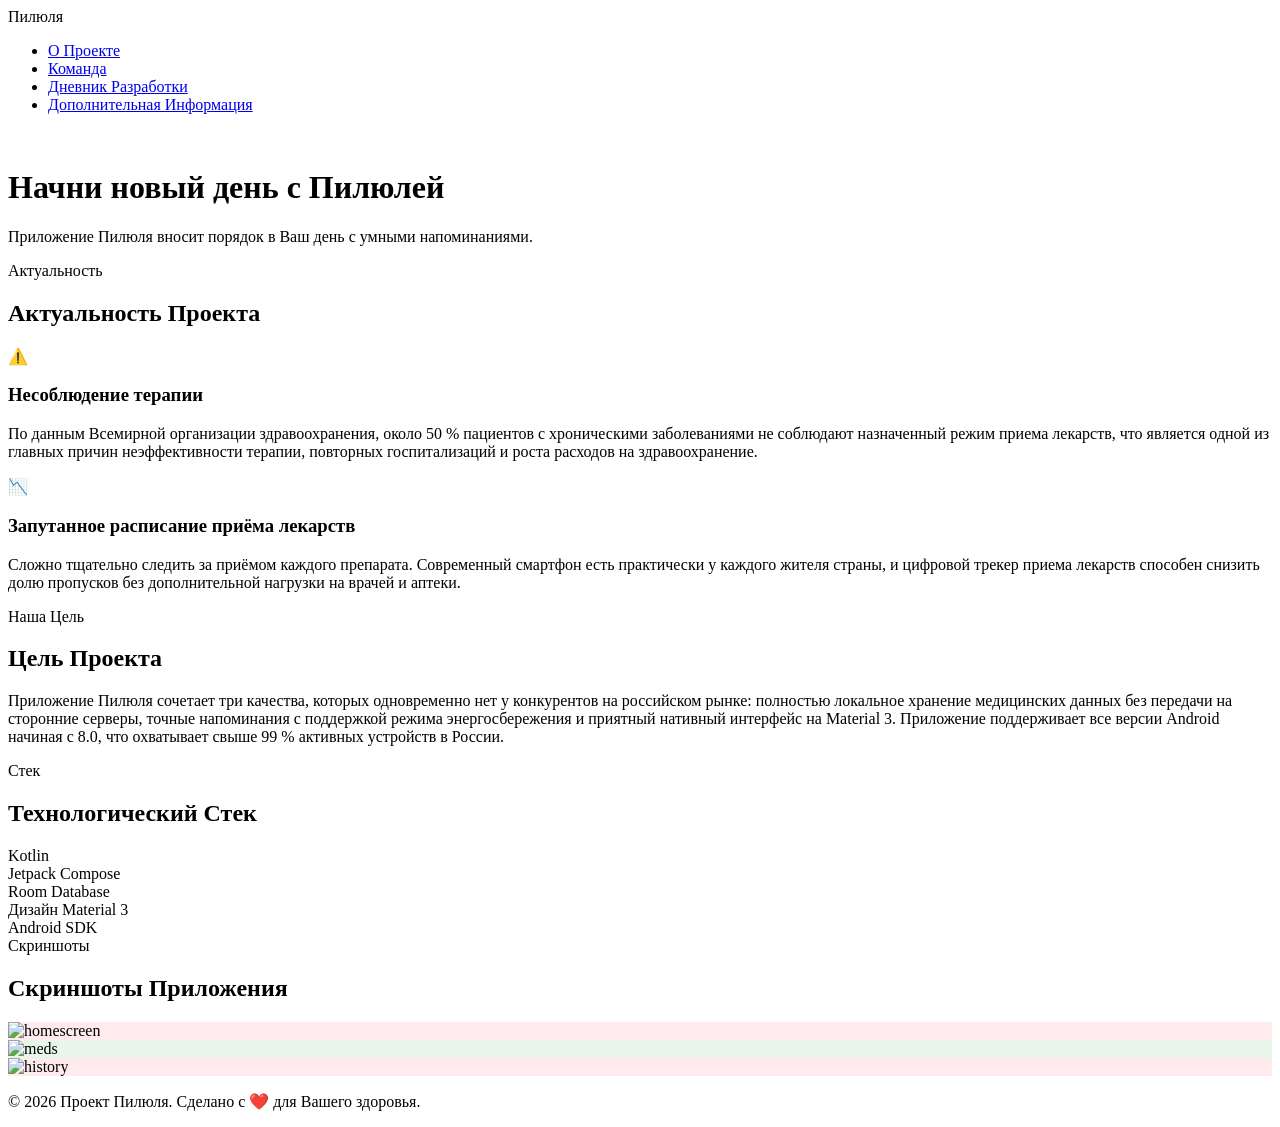
==== commit 9492151a: "почти готовый сайт" ====
--- a/site/index.html
+++ b/site/index.html
@@ -4,23 +4,26 @@
     <meta charset="UTF-8">
     <meta name="viewport" content="width=device-width, initial-scale=1.0">
     <title>Pilulya | Pill Tracking App</title>
-    <link rel="stylesheet" href="/site/css/style.css">    
+    <link rel="stylesheet" href="/css/style.css">    
     <link href="https://fonts.googleapis.com/css2?family=Roboto:wght@300;400;500;700&display=swap" rel="stylesheet">
 </head>
 <body>
     <nav class="navbar">
         <div class="logo">Пилюля</div>
         <ul class="nav-links">
-            <li><a href="/site/about.html">О Проекте</a></li>
-            <li><a href="/site/team.html">Команда</a></li>
-            <li><a href="/site/journal.html">Дневник Разработки</a></li>
-            <li><a href="/site/resources.html">Дополнительная Информация</a></li>
+            <li><a href="/about.html">О Проекте</a></li>
+            <li><a href="/team.html">Команда</a></li>
+            <li><a href="/journal.html">Дневник Разработки</a></li>
+            <li><a href="/resources.html">Дополнительная Информация</a></li>
         </ul>
     </nav>
 
     <header class="hero">
+        <div class="pill-image">
+            <img src="/img/pilllogo.png" alt="">
+        </div>
         <div class="hero-content">
-            <h1>Начни новый день с <span class="text-red">Пилюлей</span>.</h1>
+            <h1>Начни новый день с <span class="text-red">Пилюлей</h1>
             <p>Приложение <span class="text-red">Пилюля</span> вносит порядок в Ваш день с умными напоминаниями.</p>            
         </div>
     </header>
@@ -34,7 +37,7 @@
             <div class="card">
                 <div class="icon icon-red">⚠️</div>
                 <h3>Несоблюдение терапии</h3>
-                <p>По данным Всемирной организации здравоохранения, около 50% пациентов с хроническими заболеваниями не соблюдают назначенный режим приема лекарств, что является одной из главных причин неэффективности терапии, повторных госпитализаций и роста расходов на здравоохранение. </p>
+                <p>По данным Всемирной организации здравоохранения, около 50 % пациентов с хроническими заболеваниями не соблюдают назначенный режим приема лекарств, что является одной из главных причин неэффективности терапии, повторных госпитализаций и роста расходов на здравоохранение. </p>
             </div>
             <div class="card">
                 <div class="icon icon-red">📉</div>
@@ -51,7 +54,7 @@
                 <h2>Цель Проекта</h2>
             </div>
             <div class="aim-content">
-                <p>Приложение <span class="text-red">Пилюля</span> сочетает три качества, которых одновременно нет у конкурентов на российском рынке: полностью локальное хранение медицинских данных без передачи на сторонние серверы, точные напоминания с поддержкой режима энергосбережения и приятный нативный интерфейс на Material 3. Приложение поддерживает все версии Android начиная с 8.0, что охватывает свыше 99 % активных устройств в Российской Федерации.</p>
+                <p>Приложение <span class="text-red">Пилюля</span> сочетает три качества, которых одновременно нет у конкурентов на российском рынке: полностью локальное хранение медицинских данных без передачи на сторонние серверы, точные напоминания с поддержкой режима энергосбережения и приятный нативный интерфейс на Material 3. Приложение поддерживает все версии Android начиная с 8.0, что охватывает свыше 99 % активных устройств в России.</p>
             </div>
         </div>
     </section>
@@ -65,7 +68,7 @@
             <div class="tech-item">Kotlin</div>
             <div class="tech-item">Jetpack Compose</div>
             <div class="tech-item">Room Database</div>
-            <div class="tech-item">Material 3</div>
+            <div class="tech-item">Дизайн Material 3</div>
             <div class="tech-item">Android SDK</div>
         </div>
     </section>
@@ -77,13 +80,13 @@
         </div>
         <div class="screenshot-slider">
             <div class="mockup-card">
-                <div class="mockup-img" style="background: #ffebee;"><img src="/site/images/homescreen1.png" alt="homescreen"; loading="lazy"></div>
+                <div class="mockup-img" style="background: #ffebee;"><img src="img/homescreen1.png" alt="homescreen"; loading="lazy"></div>
             </div>
             <div class="mockup-card">
-                <div class="mockup-img" style="background: #e8f5e9;"><img src="/site/images/meds1.png" alt="meds"; loading="lazy"></div>
+                <div class="mockup-img" style="background: #e8f5e9;"><img src="img/meds1.png" alt="meds"; loading="lazy"></div>
             </div>
             <div class="mockup-card">
-                <div class="mockup-img" style="background: #ffebee;"><img src="/site/images/history1.png" alt="history"; loading="lazy"></div>
+                <div class="mockup-img" style="background: #ffebee;"><img src="img/history1.png" alt="history"; loading="lazy"></div>
             </div>
         </div>
     </section>
@@ -93,4 +96,4 @@
     </footer>
 
 </body>
-</html>
+</html>
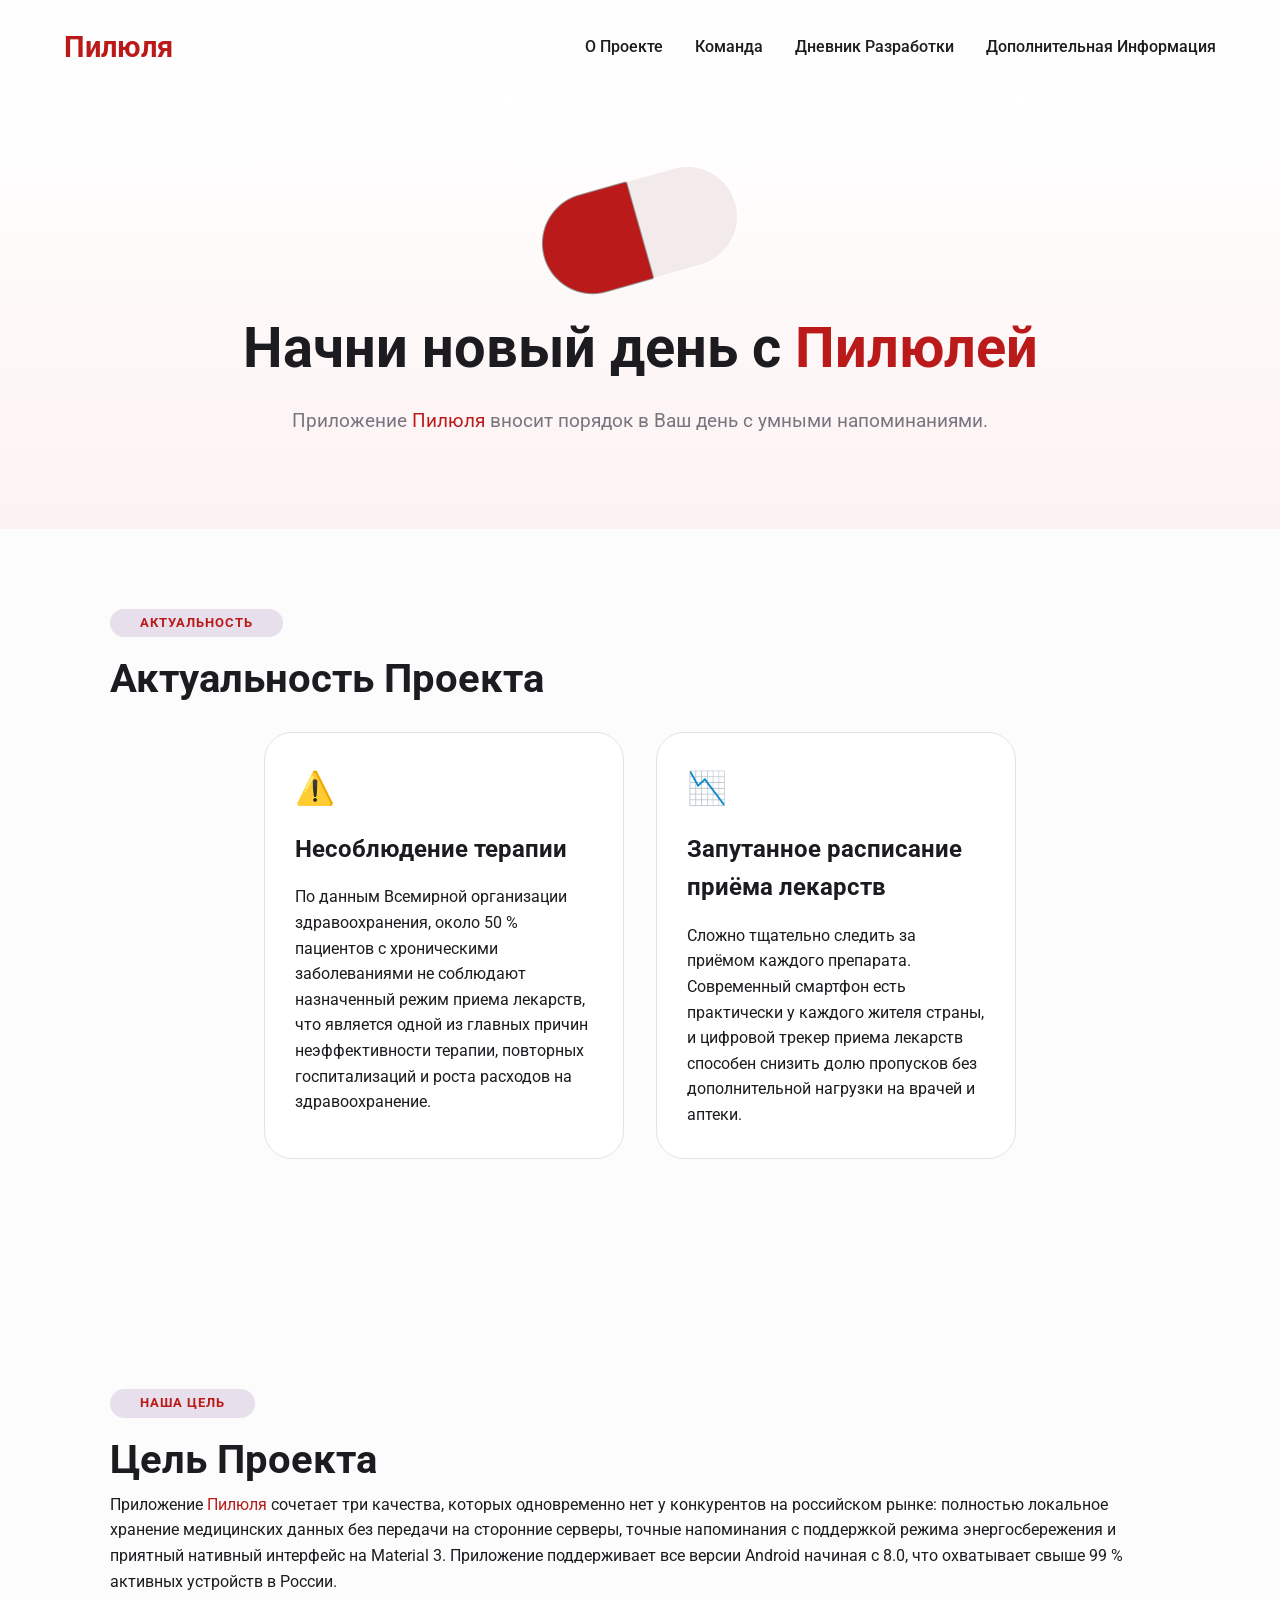
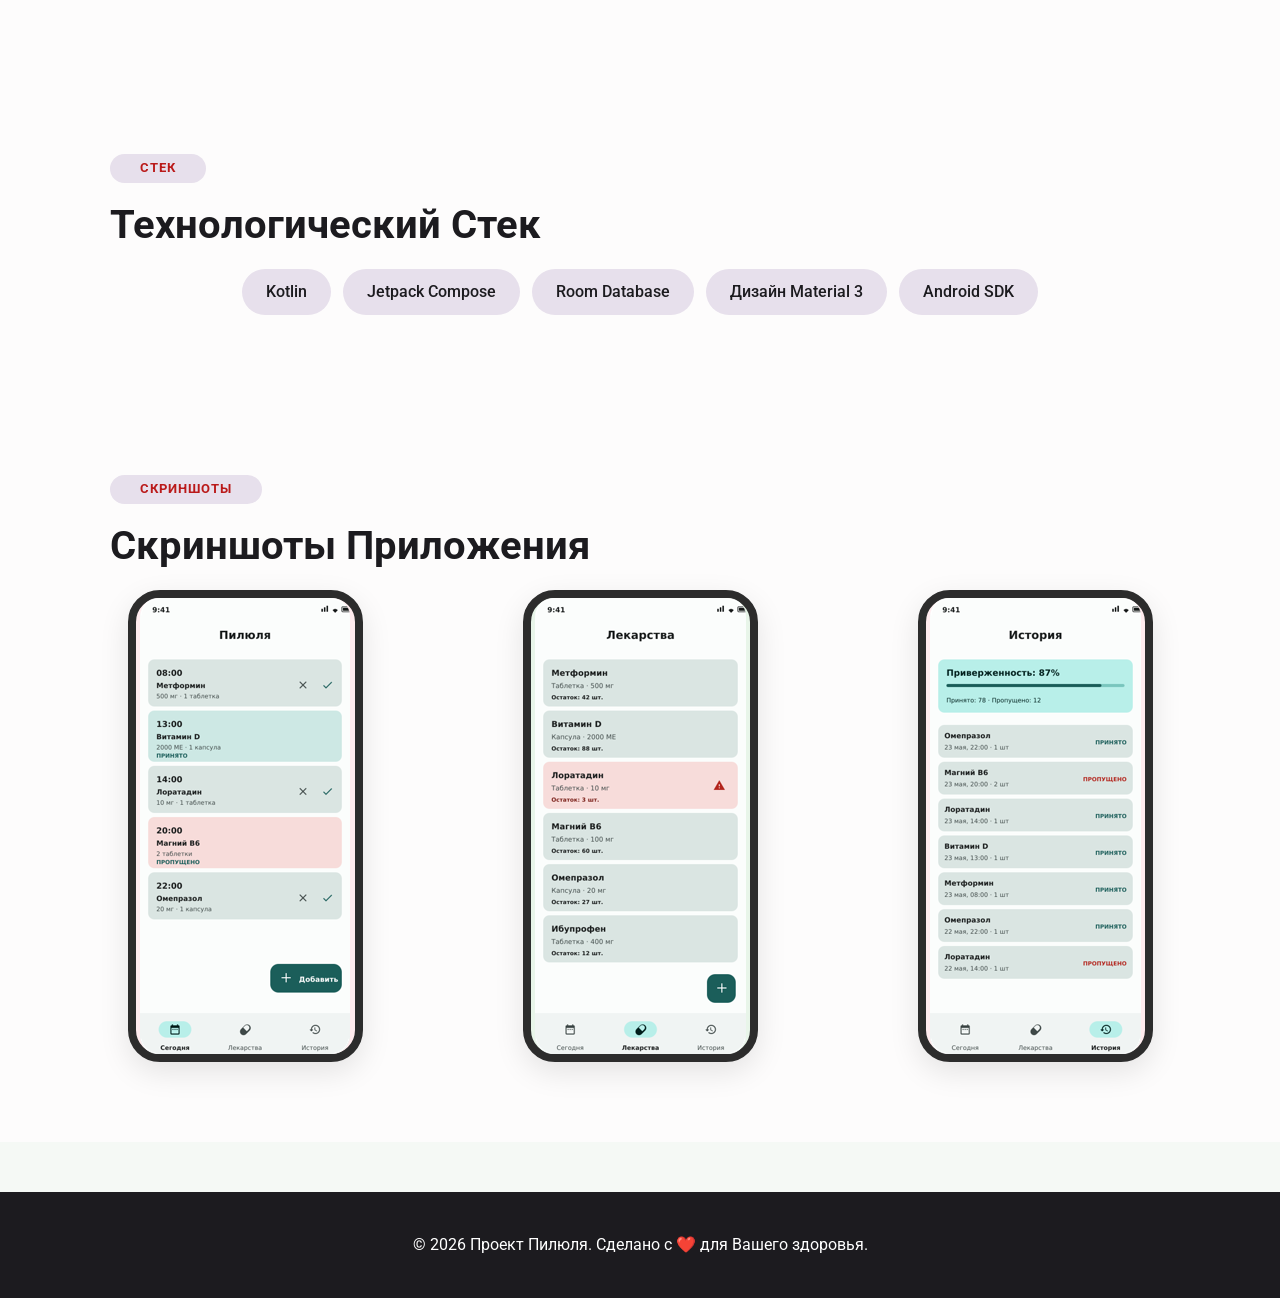
==== commit dd68cfc3: "поправил css и наполнение сайта, сайт готов" ====
--- a/site/index.html
+++ b/site/index.html
@@ -4,23 +4,23 @@
     <meta charset="UTF-8">
     <meta name="viewport" content="width=device-width, initial-scale=1.0">
     <title>Pilulya | Pill Tracking App</title>
-    <link rel="stylesheet" href="/css/style.css">    
+    <link rel="stylesheet" href="/site/css/style.css">    
     <link href="https://fonts.googleapis.com/css2?family=Roboto:wght@300;400;500;700&display=swap" rel="stylesheet">
 </head>
 <body>
     <nav class="navbar">
         <div class="logo">Пилюля</div>
         <ul class="nav-links">
-            <li><a href="/about.html">О Проекте</a></li>
-            <li><a href="/team.html">Команда</a></li>
-            <li><a href="/journal.html">Дневник Разработки</a></li>
-            <li><a href="/resources.html">Дополнительная Информация</a></li>
+            <li><a href="/site/about.html">О Проекте</a></li>
+            <li><a href="/site/team.html">Команда</a></li>
+            <li><a href="/site/journal.html">Дневник Разработки</a></li>
+            <li><a href="/site/resources.html">Дополнительная Информация</a></li>
         </ul>
     </nav>
 
     <header class="hero">
         <div class="pill-image">
-            <img src="/img/pilllogo.png" alt="">
+            <img src="/site/images/pilllogo.png" alt="logo">
         </div>
         <div class="hero-content">
             <h1>Начни новый день с <span class="text-red">Пилюлей</h1>
@@ -80,17 +80,17 @@
         </div>
         <div class="screenshot-slider">
             <div class="mockup-card">
-                <div class="mockup-img" style="background: #ffebee;"><img src="img/homescreen1.png" alt="homescreen"; loading="lazy"></div>
+                <div class="mockup-img" style="background: #ffebee;"><img src="/site/images/homescreen1.png" alt="homescreen"; loading="lazy"></div>
             </div>
             <div class="mockup-card">
-                <div class="mockup-img" style="background: #e8f5e9;"><img src="img/meds1.png" alt="meds"; loading="lazy"></div>
+                <div class="mockup-img" style="background: #e8f5e9;"><img src="/site/images/meds1.png" alt="meds"; loading="lazy"></div>
             </div>
             <div class="mockup-card">
-                <div class="mockup-img" style="background: #ffebee;"><img src="img/history1.png" alt="history"; loading="lazy"></div>
+                <div class="mockup-img" style="background: #ffebee;"><img src="/site/images/history1.png" alt="history"; loading="lazy"></div>
             </div>
         </div>
     </section>
-
+    
     <footer>
         <p>&copy; 2026 Проект Пилюля. Сделано с ❤️ для Вашего здоровья.</p>
     </footer>
--- a/site/css/style.css
+++ b/site/css/style.css
@@ -0,0 +1,736 @@
+
+:root {
+    --md-sys-color-primary: #ba1a1a; 
+    --md-sys-color-on-primary: #ffffff;
+    --md-sys-color-secondary: #2e7d32; 
+    --md-sys-color-on-secondary: #ffffff;
+    --md-sys-color-surface: #9bc39618;
+    --md-sys-color-surface-variant: #e7e0ec;
+    --md-sys-color-on-surface: #1c1b1f;
+    --md-sys-color-outline: #79747e;
+    --md-sys-color-error: #ba1a1a;
+    --md-sys-color-success: #4caf50;
+
+    --transition: all 0.3s cubic-bezier(0.4, 0, 0.2, 1);
+}
+
+* {
+    margin: 0;
+    padding: 0;
+    box-sizing: border-box;
+
+}
+
+html {
+    scroll-behavior: smooth;
+}
+
+body {
+    font-family: 'Roboto', sans-serif;
+    background-color: var(--md-sys-color-surface);
+    color: var(--md-sys-color-on-surface);
+    line-height: 1.6;
+}
+
+.container {
+    max-width: 1100px;
+    margin: 0 auto;
+    padding: 0 20px;
+}
+
+
+h1 { font-size: 3.5rem; line-height: 1.2; margin-bottom: 1.5rem; }
+h2 { font-size: 2.5rem; color: var(--md-sys-color-on-surface); }
+h3 { font-size: 1.5rem; margin-bottom: 1rem; }
+.text-red { color: var(--md-sys-color-primary); }
+
+
+.navbar {
+    display: flex;
+    justify-content: space-between;
+    align-items: center;
+    padding: 1.5rem 5%;
+    position: sticky;
+    top: 0;
+    background: rgba(255, 255, 255, 0.8);
+    backdrop-filter: blur(10px);
+    z-index: 1000;
+}
+
+.logo {
+    font-size: 1.8rem;
+    font-weight: 700;
+    color: var(--md-sys-color-primary);
+}
+
+.nav-links {
+    display: flex;
+    list-style: none;
+    gap: 2rem;
+}
+
+.nav-links a {
+    text-decoration: none;
+    color: var(--md-sys-color-on-surface);
+    font-weight: 500;
+    transition: var(--transition);
+}
+
+.nav-links a:hover {
+    color: var(--md-sys-color-secondary);
+}
+
+
+.hero {
+    padding: 60px 5% 60px;
+    text-align: center;
+    background: linear-gradient(180deg, #fff 0%, #fdf2f2 100%);
+
+}
+
+.hero p {
+    font-size: 1.2rem;
+    max-width: 800px;
+    margin: 0 auto 2rem;
+    color: var(--md-sys-color-outline);
+}
+
+
+.btn-primary {
+    background-color: var(--md-sys-color-primary);
+    color: white;
+    padding: 14px 32px;
+    border-radius: 50px; 
+    text-decoration: none;
+    font-weight: 500;
+    display: inline-block;
+    transition: var(--transition);
+}
+
+.btn-primary:hover {
+    transform: translateY(-2px);
+    box-shadow: 0 4px 12px rgba(186, 26, 26, 0.3);
+}
+
+
+.section {
+    padding: 80px 0;
+}
+
+.bg-alt {
+    background-color: #fdfcfc;
+}
+
+.section-header {
+    margin-top: 50px;
+}
+
+.badge {
+    display: inline-block;
+    padding: 4px 30px;
+    border-radius: 20px;
+    background-color: var(--md-sys-color-surface-variant);
+    color: var(--md-sys-color-primary);
+    font-size: 0.8rem;
+    text-transform: uppercase;
+    letter-spacing: 1px;
+    font-weight: 700;
+    margin-bottom: 10px;
+}
+
+
+.card-grid {
+    margin: 1% 20%;
+    justify-content: center;
+    display: grid;
+    grid-template-columns: repeat(auto-fit, minmax(150px, 1fr));
+    gap: 1rem;
+}
+
+.card {
+    margin: 0.5rem;
+    background: white;
+    padding: 30px;
+    border-radius: 28px; 
+    border: 1px solid var(--md-sys-color-surface-variant);
+    transition: var(--transition);
+
+}
+
+.card:hover {
+    border-color: var(--md-sys-color-secondary);
+    transform: translateY(-5px);
+}
+
+.icon {
+    font-size: 2rem;
+    margin-bottom: 1rem;
+}
+
+
+.tech-grid {
+    justify-content: center;
+    display: flex;
+    flex-wrap: wrap;
+    gap: 12px;
+    margin-top: 1%;
+}
+
+.tech-item {
+    background: var(--md-sys-color-surface-variant);
+    padding: 10px 24px;
+    border-radius: 50px;
+    font-weight: 500;
+    color: var(--md-sys-color-on-surface);
+}
+
+
+.screenshot-slider {
+    margin-top: 1%;
+    justify-content: center;
+    display: flex;
+    flex-wrap: wrap;
+    grid-template-columns: repeat(auto-fit, minmax(250px, 1fr));
+    gap: 10rem;
+}
+
+.mockup-card {
+    
+    text-align: center;
+}
+
+.mockup-img {
+    
+    width: 235px;
+    aspect-ratio: 9/18;
+    border-radius: 32px;
+    display: flex;
+    align-items: center;
+    justify-content: center;
+    font-weight: bold;
+    color: var(--md-sys-color-primary);
+    border: 8px solid #2c2c2c;
+    box-shadow: 0 10px 30px rgba(0,0,0,0.1);
+}
+
+
+footer {
+    text-align: center;
+    padding: 40px;
+    background: var(--md-sys-color-on-surface);
+    color: white;
+    margin-top: 50px;
+}
+
+
+@media (max-width: 768px) {
+    h1 { font-size: 2.5rem; }
+    .nav-links { display: none; } 
+}
+
+
+
+.about-hero {
+    padding: 80px 5%;
+    text-align: center;
+    background: var(--md-sys-color-surface-variant);
+}
+
+.about-hero h1 {
+    font-size: 3rem;
+    margin-bottom: 10px;
+}
+
+
+.grid-2 {
+    display: grid;
+    grid-template-columns: repeat(auto-fit, minmax(450px, 1fr));
+    gap: 2rem;
+    margin-bottom: 2rem;
+}
+
+.full-width {
+    grid-column: 1 / -1;
+}
+
+
+.testimonials {
+    margin-top: 20px;
+}
+
+.testimonial {
+    background: #f9f9f9;
+    border-left: 4px solid #6bbb6fbe;;
+    padding: 12px 16px;
+    margin-bottom: 12px;
+    border-radius: 8px;
+    position: relative;
+}
+
+.quote-icon {
+    font-size: 32px;
+    color: 6bbb6fbe;;
+    font-family: serif;
+    line-height: 1;
+    margin-bottom: -16px;
+}
+
+.testimonial p {
+    margin: 8px 0 0 0;
+    font-style: italic;
+    color: #333;
+}
+.comparison-table {
+    overflow-x: auto;
+    margin-top: 20px;
+}
+
+table {
+    width: 100%;
+    border-collapse: collapse;
+    margin-top: 1rem;
+}
+
+th, td {
+    text-align: left;
+    padding: 15px;
+    border-bottom: 1px solid var(--md-sys-color-surface-variant);
+}
+
+th {
+    background-color: var(--md-sys-color-surface-variant);
+    color: var(--md-sys-color-primary);
+}
+
+/* SWOT Analysis */
+.swot-grid {
+    display: grid;
+    grid-template-columns: 1fr 1fr;
+    gap: 10px;
+    margin-top: 20px;
+}
+
+.swot-item {
+    padding: 15px;
+    border-radius: 12px;
+    font-size: 0.9rem;
+}
+.s { background: #e8f5e9; color: #2e7d32; } 
+.w { background: #ffebee; color: #c62828; } 
+.o { background: #e3f2fd; color: #1565c0; } 
+.t { background: #fff3e0; color: #ef6c00; } 
+.swot-item ul {
+    margin: 8px 0 0 0;
+    padding-left: 20px;
+    list-style-type: disc; 
+}
+
+.swot-item li {
+    margin-bottom: 4px;
+}
+
+
+.timeline {
+    position: relative;
+    padding: 20px 0;
+}
+
+.timeline::before {
+    content: '';
+    position: absolute;
+    left: 20px;
+    height: 100%;
+    width: 4px;
+    background: var(--md-sys-color-surface-variant);
+}
+
+.timeline-item {
+    margin-left: 50px;
+    margin-bottom: 40px;
+    position: relative;
+}
+
+.timeline-item::before {
+    content: '';
+    position: absolute;
+    left: -38px;
+    top: 10px;
+    width: 20px;
+    height: 20px;
+    border-radius: 50%;
+    background: var(--md-sys-color-primary);
+    border: 4px solid white;
+}
+
+.image-placeholder figma-mockup {
+    width: 100%;
+    height: 240px;
+    background: #f0f0f0;
+    border: 2px dashed var(--md-sys-color-outline);
+    border-radius: 20px;
+    display: flex;
+    align-items: center;
+    justify-content: center;
+    margin-top: 15px;
+    color: var(--md-sys-color-outline);
+    font-weight: 500;
+}
+.image-placeholder db-schema {
+    width: 100%;
+    height: 240px;
+    background: #f0f0f0;
+    border: 2px dashed var(--md-sys-color-outline);
+    border-radius: 20px;
+    display: flex;
+    align-items: center;
+    justify-content: center;
+    margin-top: 15px;
+    color: var(--md-sys-color-outline);
+    font-weight: 500;
+}
+.image-placeholder app-screenshot {
+    width: 100%;
+    height: 240px;
+    background: #f0f0f0;
+    border: 2px dashed var(--md-sys-color-outline);
+    border-radius: 20px;
+    display: flex;
+    align-items: center;
+    justify-content: center;
+    margin-top: 15px;
+    color: var(--md-sys-color-outline);
+    font-weight: 500;
+}
+.cost-list {
+    list-style: none;
+}
+
+.cost-list li {
+    display: flex;
+    justify-content: space-between;
+    padding: 10px 0;
+    border-bottom: 1px solid var(--md-sys-color-surface-variant);
+}
+
+.progress-bar {
+    background: var(--md-sys-color-surface-variant);
+    height: 25px;
+    border-radius: 50px;
+    margin-top: 20px;
+    overflow: hidden;
+}
+
+.progress-fill {
+    background: var(--md-sys-color-secondary);
+    height: 100%;
+    display: flex;
+    align-items: center;
+    padding-left: 15px;
+    color: white;
+    font-size: 0.8rem;
+    font-weight: bold;
+}
+
+
+@media (max-width: 600px) {
+    .grid-2 { grid-template-columns: 1fr; }
+}
+
+.team-grid {
+    display: grid;
+    grid-template-columns: repeat(auto-fit, minmax(300px, 1fr));
+    gap: 2.5rem;
+    justify-content: center;
+}
+
+.team-card {
+    background: white;
+    border-radius: 32px;
+    padding: 40px 20px;
+    text-align: center;
+    border: 1px solid var(--md-sys-color-surface-variant);
+    transition: var-transition;
+}
+
+.team-card:hover {
+    transform: translateY(-10px);
+    box-shadow: 0 12px 24px rgba(0,0,0,0.05);
+}
+
+.member-avatar {
+    width: 100px;
+    height: 100px;
+    margin: 0 auto 20px;
+    border-radius: 50%;
+    display: flex;
+    align-items: center;
+    justify-content: center;
+    font-weight: 700;
+    font-size: 1.5rem;
+    color: white;
+}
+
+.member-info h3 {
+    margin-bottom: 5px;
+    font-size: 1.4rem;
+}
+
+.member-info p {
+    font-size: 0.95rem;
+    color: var(--md-sys-color-outline);
+    margin-bottom: 20px;
+    min-height: 45px;
+}
+
+
+.role-badge {
+    display: inline-block;
+    padding: 6px 16px;
+    border-radius: 50px;
+    font-size: 0.75rem;
+    text-transform: uppercase;
+    font-weight: 700;
+    letter-spacing: 0.5px;
+    margin-bottom: 15px;
+}
+
+.role-lead { background: #ffebee; color: var(--md-sys-color-primary); }
+.role-tech { background: #e8f5e9; color: var(--md-sys-color-secondary); }
+.role-design { background: #f3e5f5; color: #7b1fa2; }
+.role-finance { background: #fff8e1; color: #ff8f00; }
+
+.social-links {
+    font-size: 0.85rem;
+}
+
+.social-links a {
+    text-decoration: none;
+    color: var(--md-sys-color-primary);
+    font-weight: 500;
+}
+
+.active {
+    border-bottom: 2px solid var(--md-sys-color-primary);
+}
+
+.journal-feed {
+    display: flex;
+    flex-direction: column;
+    gap: 2rem;
+    max-width: 800px;
+    margin: 0 auto;
+}
+
+.journal-post {
+    background: white;
+    border-radius: 28px;
+    padding: 40px;
+    border: 1px solid var(--md-sys-color-surface-variant);
+    display: flex;
+    flex-direction: column;
+    gap: 15px;
+    transition: var(--transition);
+}
+
+.journal-post:hover {
+    border-color: var(--md-sys-color-secondary);
+    box-shadow: 0 8px 24px rgba(0,0,0,0.05);
+}
+
+.post-date {
+    font-size: 0.85rem;
+    font-weight: 700;
+    color: var(--md-sys-color-outline);
+    text-transform: uppercase;
+    letter-spacing: 1px;
+}
+
+.post-content h2 {
+    font-size: 1.8rem;
+    margin-bottom: 15px;
+    line-height: 1.3;
+}
+
+.post-content p {
+    color: var(--md-sys-color-on-surface);
+    font-size: 1.1rem;
+    margin-bottom: 20px;
+}
+
+.tag {
+    display: inline-block;
+    padding: 4px 12px;
+    border-radius: 8px;
+    font-size: 0.75rem;
+    font-weight: 700;
+    text-transform: uppercase;
+    margin-bottom: 10px;
+}
+
+.tag-design { background: #f3e5f5; color: #7b1fa2; }
+.tag-tech { background: #e8f5e9; color: #2e7d32; }
+.tag-launch { background: #ffebee; color: #c62828; }
+
+
+.btn-text {
+    text-decoration: none;
+    color: var(--md-sys-color-primary);
+    font-weight: 700;
+    font-size: 1rem;
+}
+
+.btn-text:hover {
+    text-decoration: underline;
+}
+
+
+.nav-links a.active {
+    color: var(--md-sys-color-primary);
+    border-bottom: 2px solid var(--md-sys-color-primary);
+}
+
+.diagram-placeholder {
+    width: 100%;
+    border-radius: 24px;
+    margin: 10px 0;
+    display: flex;
+    flex-direction: column;
+    align-items: center;
+    justify-content: center;
+    text-align: center;
+    padding: 10px;
+}
+
+.icon-box {
+    font-size: 3rem; 
+    margin-bottom: 10px;
+}
+
+
+/* Общие стили для блока */
+.stats-row {
+    display: flex;
+    flex-wrap: wrap;
+    gap: 20px;
+    justify-content: space-between;
+    margin-top: 30px;
+}
+
+.stat-item {
+    flex: 1;
+    min-width: 200px;
+    padding: 20px;
+    background: #f8f9fa;
+    border-radius: 12px;
+    text-align: center;
+    font-size: 16px;
+    line-height: 1.4;
+    color: #333;
+    box-shadow: 0 2px 4px rgba(0,0,0,0.05);
+}
+
+/* Общие стили для всех процентов */
+.stat-item strong {
+    display: block;
+    font-size: 42px;
+    font-weight: 800;
+    margin-bottom: 12px;
+    line-height: 1.2;
+    letter-spacing: -0.5px;
+}
+.stat-item:first-child strong {
+    color: #3498db;  
+}
+.stat-item:nth-child(2) strong {
+    color: #e67e22; 
+}
+.stat-item:nth-child(3) strong {
+    color: #2ecc71; 
+}
+.stat-item:last-child strong {
+    color: #9b59b6;  
+}
+
+
+
+/* Для адаптива на мобильных */
+@media (max-width: 768px) {
+    .stat-item strong {
+        font-size: 36px;
+    }
+    .stat-item {
+        min-width: 100%;
+    }
+}
+
+.resource-links-section {
+    margin-top: 60px;
+}
+
+.link-list {
+    display: flex;
+    flex-direction: column;
+    gap: 15px;
+}
+
+.resource-link {
+    display: flex;
+    align-items: center;
+    padding: 25px;
+    background: white;
+    text-decoration: none;
+    border-radius: 24px;
+    border: 1px solid var(--md-sys-color-surface-variant);
+    transition: var(--transition);
+}
+
+.resource-link:hover {
+    border-color: var(--md-sys-color-secondary);
+    transform: translateX(10px);
+    background-color: #f9fff9; 
+}
+
+.link-icon {
+    font-size: 1.5rem;
+    margin-right: 20px;
+}
+
+.link-text {
+    flex-grow: 1;
+}
+
+.link-text h3 {
+    font-size: 1.2rem;
+    color: var(--md-sys-color-on-surface);
+    margin-bottom: 5px;
+}
+
+.link-text p {
+    font-size: 0.9rem;
+    color: var(--md-sys-color-outline);
+    margin: 0;
+}
+
+.arrow {
+    font-size: 1.2rem;
+    color: var(--md-sys-color-secondary);
+    opacity: 0;
+    transition: var(--transition);
+}
+
+.resource-link:hover .arrow {
+    opacity: 1;
+}
+
+@media (max-width: 768px) {
+    .resource-link {
+        flex-direction: column;
+        align-items: flex-start;
+    }
+    .arrow {
+        display: none; 
+    }
+    .link-icon {
+        margin-bottom: 15px;
+    }
+}
